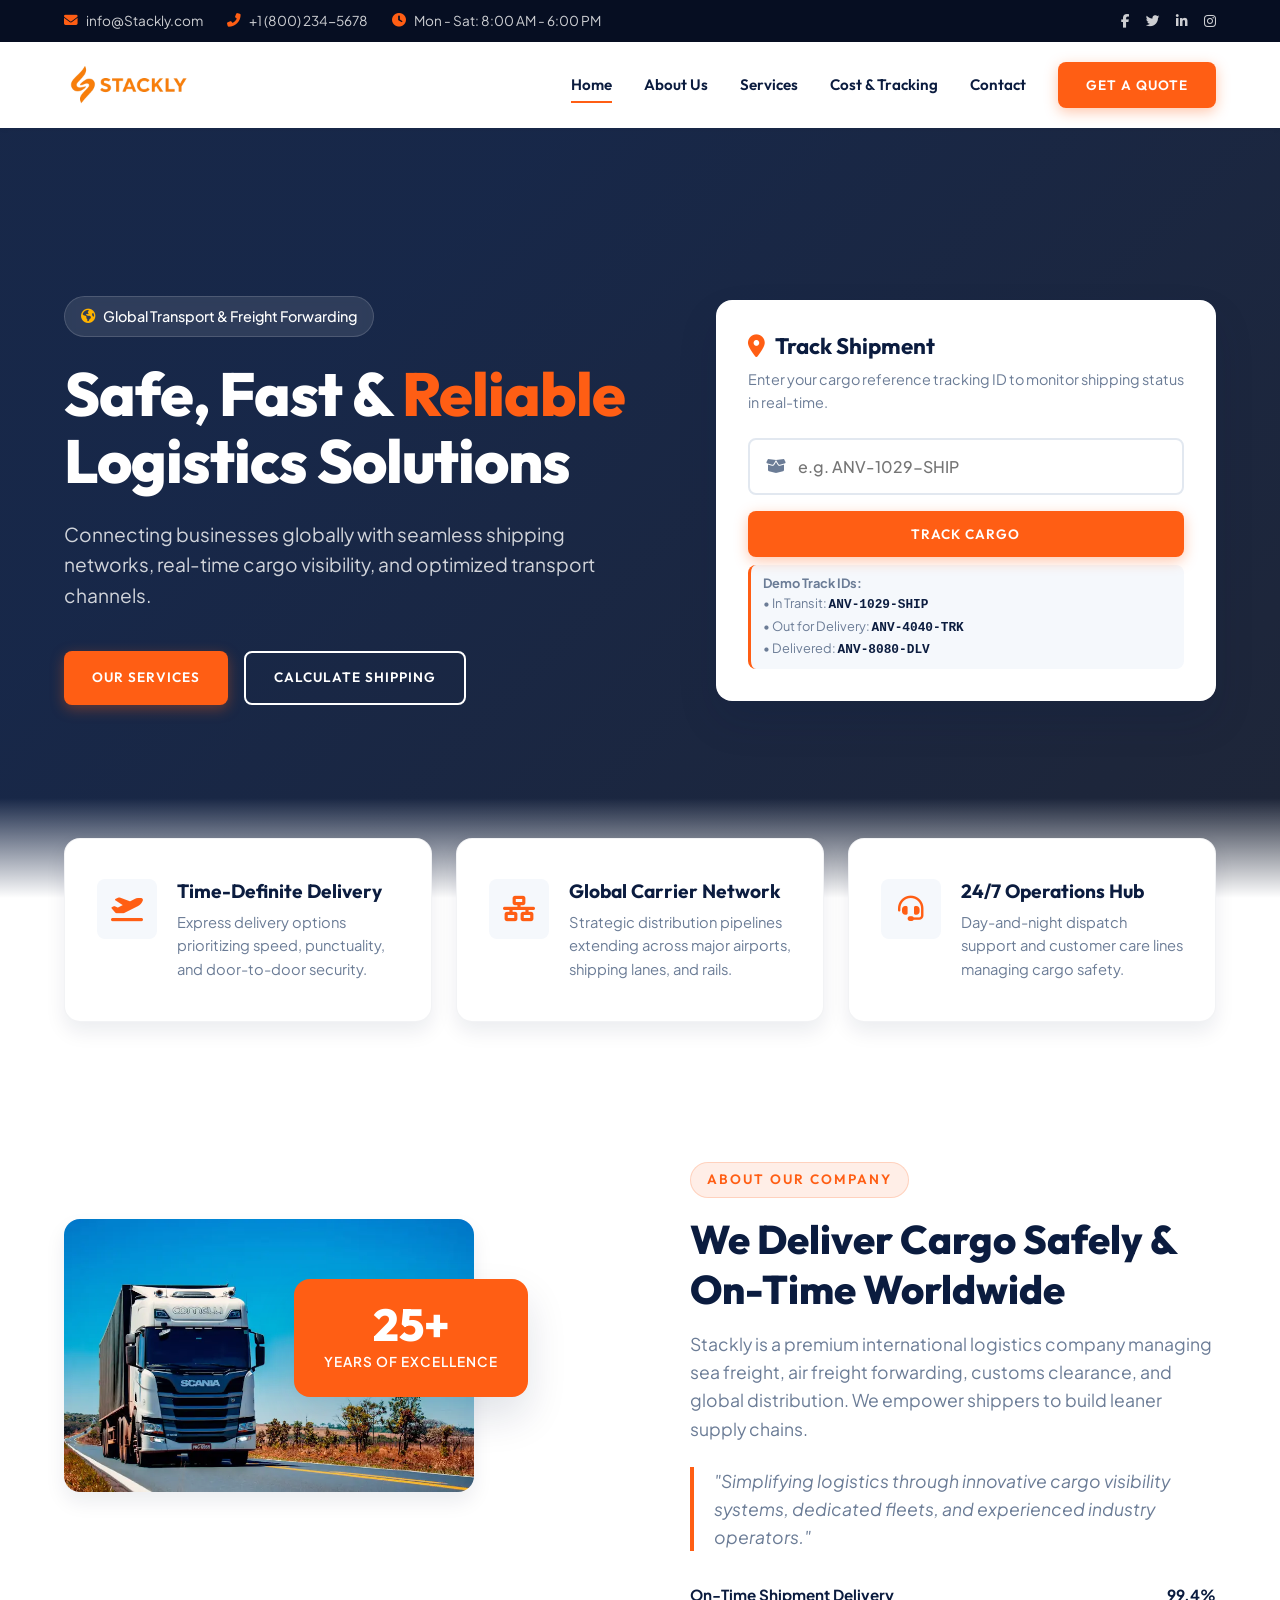
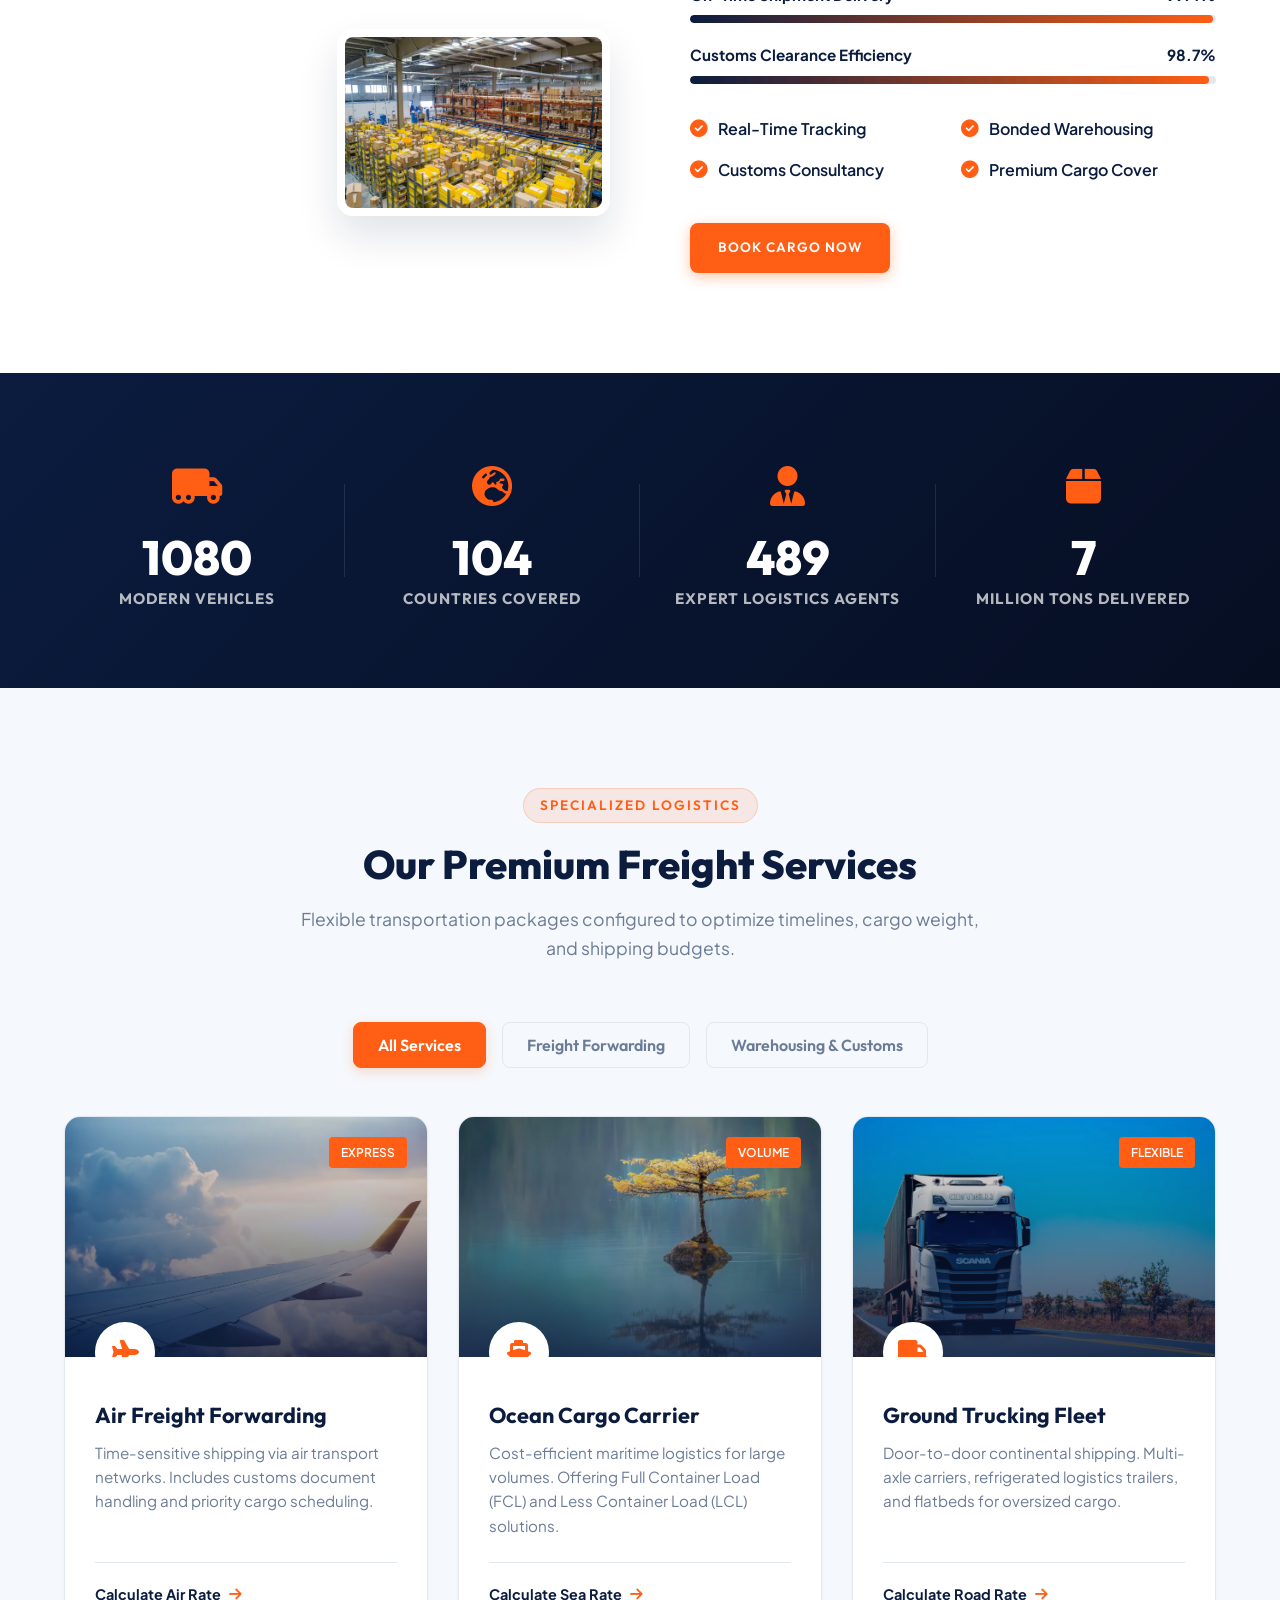
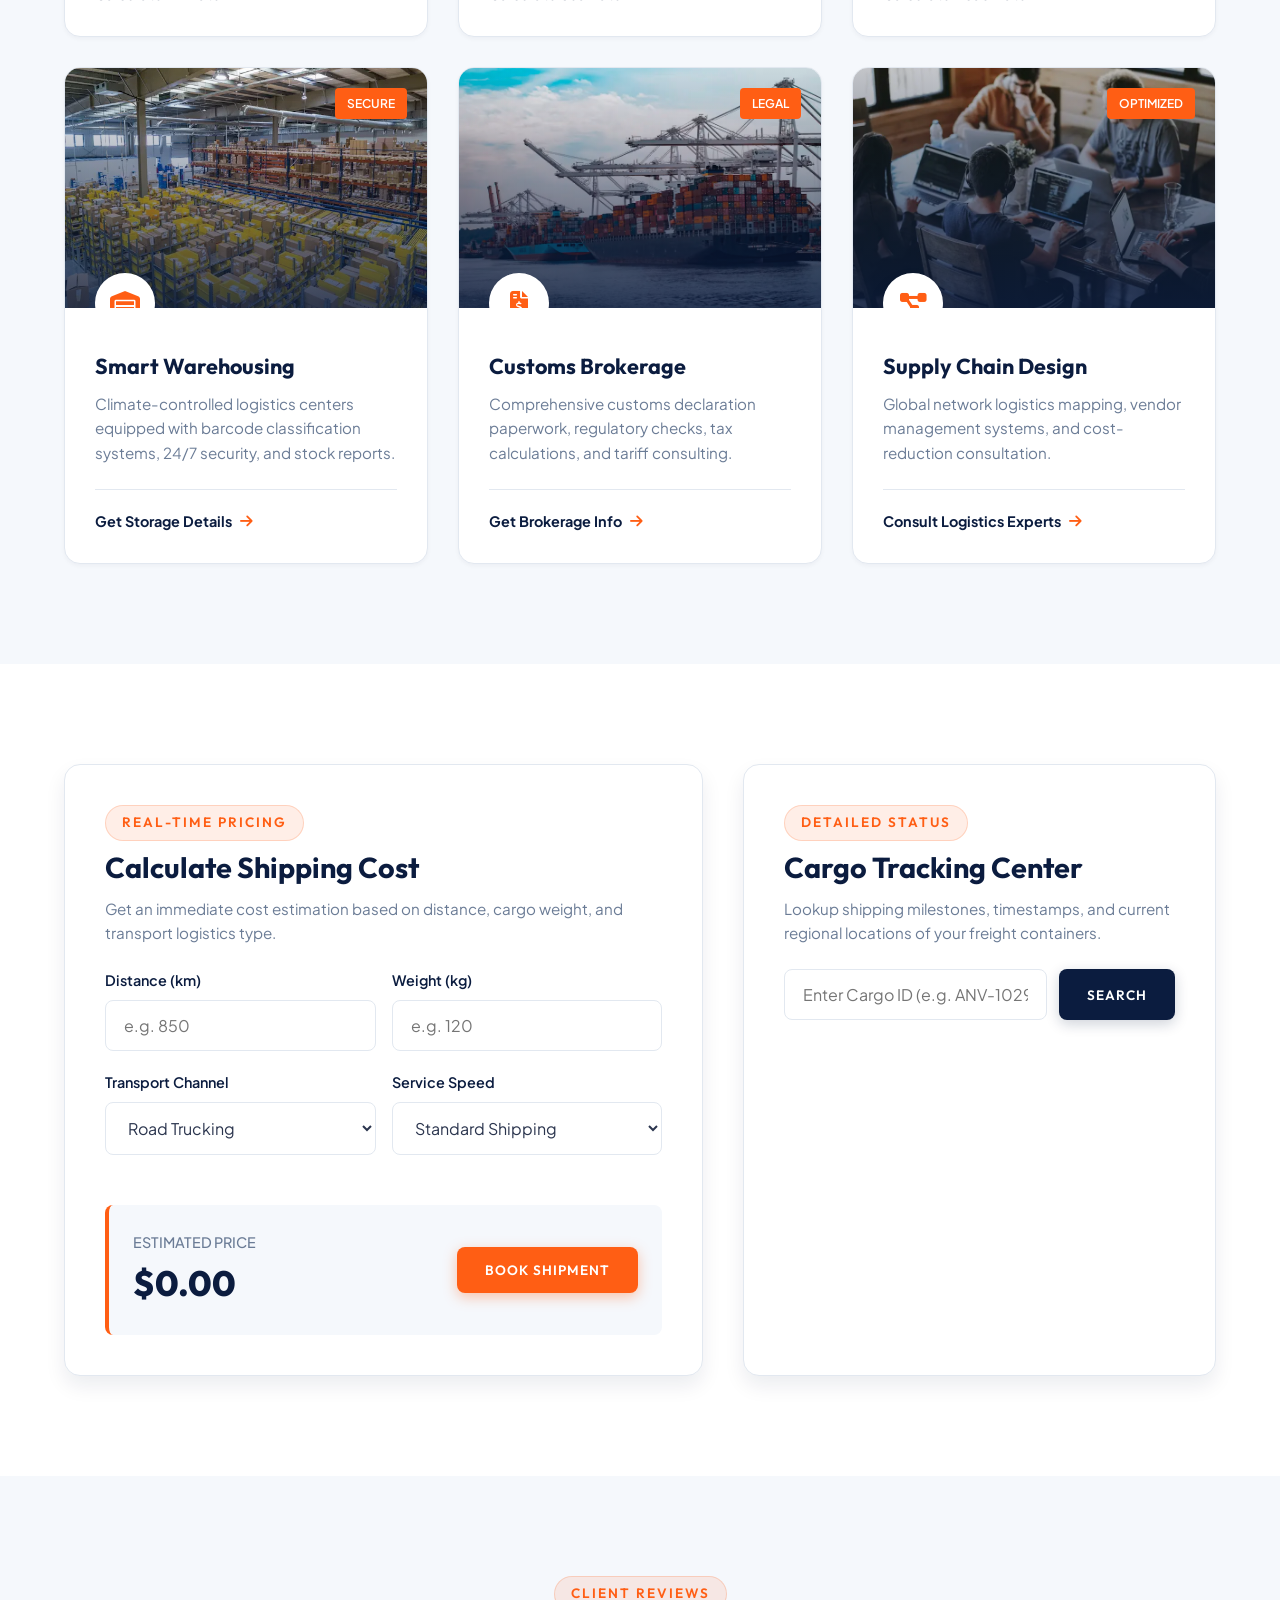
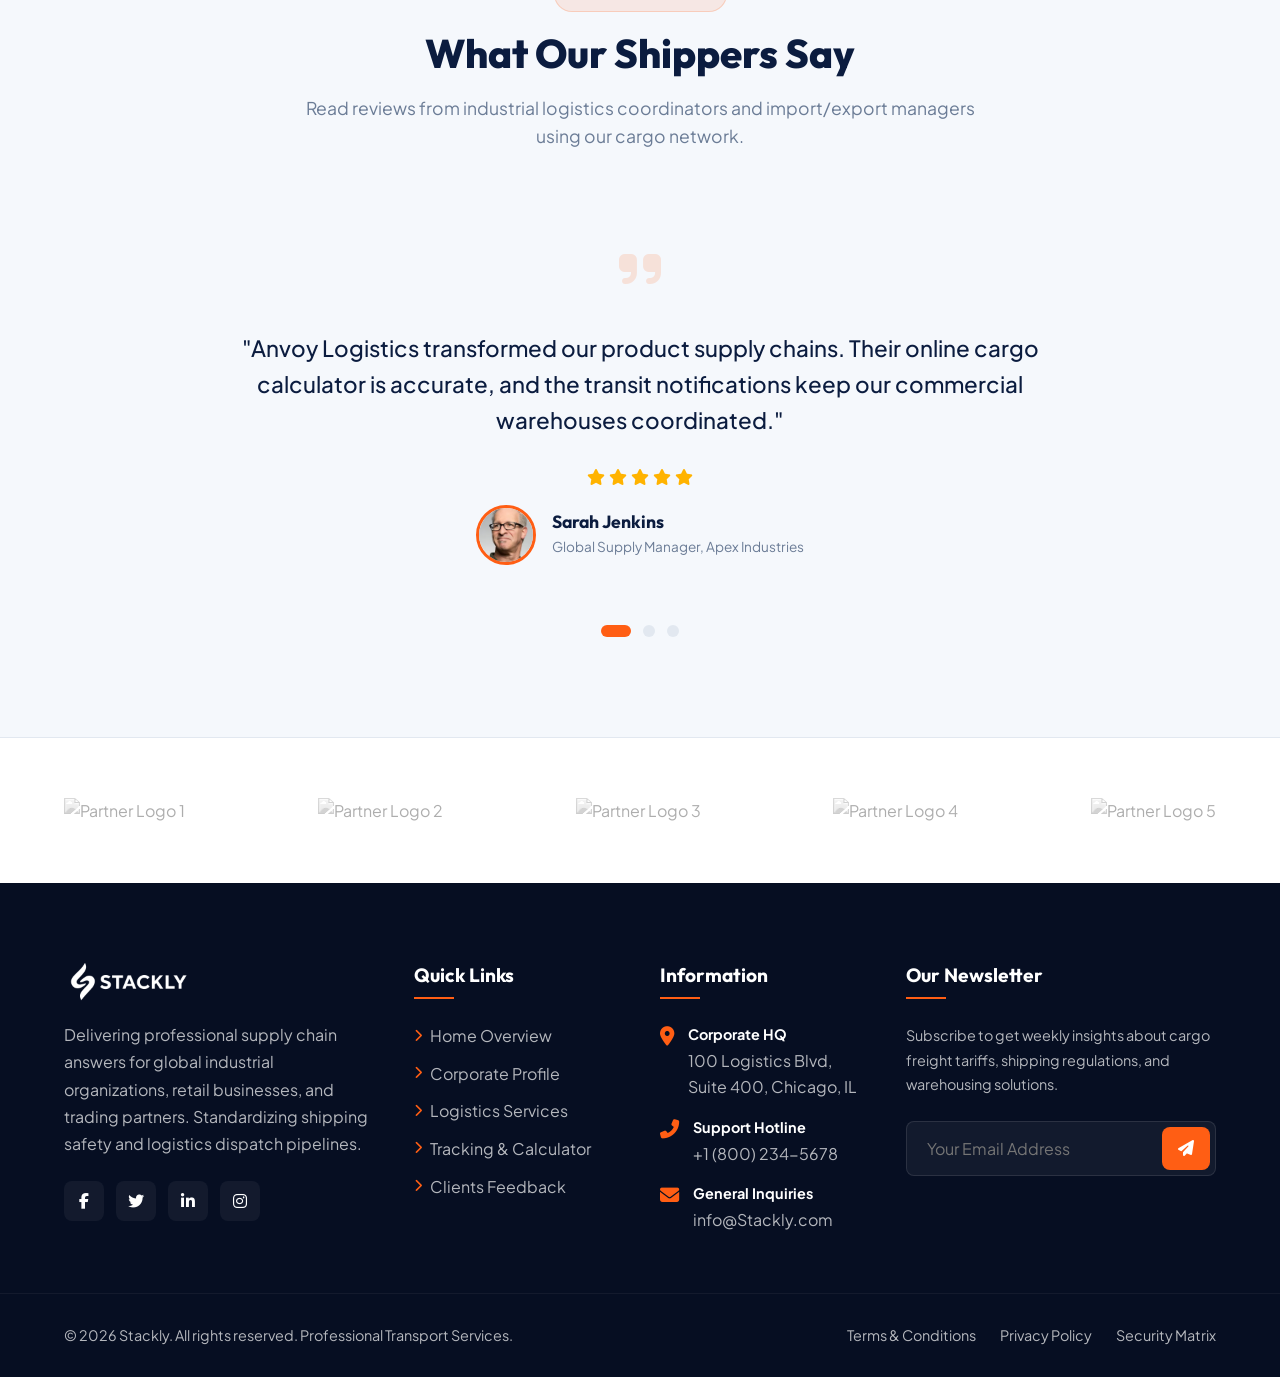
==== index.html @ f7d25efd "Add files via upload" ====
<!DOCTYPE html>
<html lang="en">
<head>
  <meta charset="UTF-8">
  <meta name="viewport" content="width=device-width, initial-scale=1.0">
  
  <!-- SEO Meta Tags -->
  <title>Stackly | Transport Solutions</title>
  <meta name="description" content="Stackly provides world-class ocean, air, and road freight forwarding, shipment tracking, smart warehousing, and cargo distribution globally.">
  <meta name="keywords" content="logistics, transport, cargo tracking, shipping cost calculator, air freight, ocean cargo, freight forwarding">
  <meta name="author" content="Stackly">

  <!-- FontAwesome Icons -->
  <link rel="stylesheet" href="https://cdnjs.cloudflare.com/ajax/libs/font-awesome/6.4.0/css/all.min.css">
  
  <!-- Custom Stylesheets -->
  <link rel="stylesheet" href="style.css">
</head>
<body>

  <!-- ==========================================
       TOP INFO BAR
       ========================================== -->
  <div class="topbar">
    <div class="container topbar-wrapper">
      <div class="topbar-info">
        <div class="topbar-info-item">
          <i class="fas fa-envelope"></i>
          <span>info@Stackly.com</span>
        </div>
        <div class="topbar-info-item">
          <i class="fas fa-phone-alt"></i>
          <span>+1 (800) 234-5678</span>
        </div>
        <div class="topbar-info-item">
          <i class="fas fa-clock"></i>
          <span>Mon - Sat: 8:00 AM - 6:00 PM</span>
        </div>
      </div>
      <div class="topbar-socials">
        <a href="404.html" aria-label="Facebook"><i class="fab fa-facebook-f"></i></a>
        <a href="404.html" aria-label="Twitter"><i class="fab fa-twitter"></i></a>
        <a href="404.html" aria-label="LinkedIn"><i class="fab fa-linkedin-in"></i></a>
        <a href="404.html" aria-label="Instagram"><i class="fab fa-instagram"></i></a>
      </div>
    </div>
  </div>

  <!-- ==========================================
       STICKY NAVIGATION HEADER
       ========================================== -->
  <header class="navbar">
    <div class="container navbar-wrapper">
      <a href="#home" class="logo">
        <img src="images/logo.webp" alt="Logo">
      </a>
      
      <nav class="nav-menu">
        <a href="#home" class="nav-link active">Home</a>
        <a href="404.html" class="nav-link">About Us</a>
        <a href="404.html" class="nav-link">Services</a>
        <a href="404.html" class="nav-link">Cost & Tracking</a>
        <a href="404.html" class="nav-link">Contact</a>
        <div class="nav-btn">
          <button id="quote-header-btn" class="btn btn-primary">Get a Quote</button>
        </div>
      </nav>

      <button class="mobile-nav-toggle" aria-label="Toggle navigation menu">
        <i class="fas fa-bars"></i>
      </button>
    </div>
  </header>

  <main>
    <!-- ==========================================
         HERO SECTION
         ========================================== -->
    <section id="home" class="hero">
      <div class="container hero-wrapper">
        <div class="hero-content">
          <div class="hero-badge">
            <i class="fas fa-globe-americas"></i>
            <span>Global Transport & Freight Forwarding</span>
          </div>
          <h1 class="hero-title">Safe, Fast & <span>Reliable</span> Logistics Solutions</h1>
          <p class="hero-desc">Connecting businesses globally with seamless shipping networks, real-time cargo visibility, and optimized transport channels.</p>
          <div class="hero-btns">
            <a href="#services" class="btn btn-primary">Our Services</a>
            <a href="#tracker-section" class="btn btn-outline" style="border-color: #ffffff; color: #ffffff;">Calculate Shipping</a>
          </div>
        </div>
        
        <div class="hero-widget">
          <h2 class="hero-widget-title">
            <i class="fas fa-map-marker-alt"></i>
            Track Shipment
          </h2>
          <p class="hero-widget-desc">Enter your cargo reference tracking ID to monitor shipping status in real-time.</p>
          
          <form id="tracking-form-hero" class="widget-tracker-form">
            <div class="widget-tracker-input-wrapper">
              <i class="fas fa-box-open"></i>
              <input type="text" id="tracking-input-hero" class="widget-tracker-input" placeholder="e.g. ANV-1029-SHIP" required>
            </div>
            <button type="submit" class="btn btn-primary" style="width: 100%;">Track Cargo</button>
          </form>
          
          <div class="quick-codes-info">
            <p><strong>Demo Track IDs:</strong></p>
            <p>• In Transit: <span>ANV-1029-SHIP</span></p>
            <p>• Out for Delivery: <span>ANV-4040-TRK</span></p>
            <p>• Delivered: <span>ANV-8080-DLV</span></p>
          </div>
        </div>
      </div>
    </section>

    <!-- ==========================================
         PROMO FEATURES SECTION
         ========================================== -->
    <section class="features-promo">
      <div class="container features-promo-grid">
        <div class="feature-promo-card">
          <div class="feature-promo-icon">
            <i class="fas fa-plane-departure"></i>
          </div>
          <div>
            <h3 class="feature-promo-title">Time-Definite Delivery</h3>
            <p class="feature-promo-desc">Express delivery options prioritizing speed, punctuality, and door-to-door security.</p>
          </div>
        </div>

        <div class="feature-promo-card">
          <div class="feature-promo-icon">
            <i class="fas fa-network-wired"></i>
          </div>
          <div>
            <h3 class="feature-promo-title">Global Carrier Network</h3>
            <p class="feature-promo-desc">Strategic distribution pipelines extending across major airports, shipping lanes, and rails.</p>
          </div>
        </div>

        <div class="feature-promo-card">
          <div class="feature-promo-icon">
            <i class="fas fa-headset"></i>
          </div>
          <div>
            <h3 class="feature-promo-title">24/7 Operations Hub</h3>
            <p class="feature-promo-desc">Day-and-night dispatch support and customer care lines managing cargo safety.</p>
          </div>
        </div>
      </div>
    </section>

    <!-- ==========================================
         ABOUT US SECTION
         ========================================== -->
    <section id="about" class="section">
      <div class="container about-wrapper">
        <div class="about-images-wrapper">
          <div class="about-img-main">
            <img src="images/truck.webp" alt="Logistics Freight Truck">
          </div>
          <div class="about-img-sub">
            <img src="images/package.webp" alt="Modern Warehouse Logistics">
          </div>
          <div class="about-experience-badge">
            <span class="about-exp-num">25+</span>
            <span class="about-exp-lbl">Years of Excellence</span>
          </div>
        </div>
        
        <div class="about-content-wrapper">
          <span class="section-tag">About Our Company</span>
          <h2 class="section-title">We Deliver Cargo Safely & On-Time Worldwide</h2>
          <p class="section-desc">Stackly is a premium international logistics company managing sea freight, air freight forwarding, customs clearance, and global distribution. We empower shippers to build leaner supply chains.</p>
          
          <p class="about-quote">"Simplifying logistics through innovative cargo visibility systems, dedicated fleets, and experienced industry operators."</p>
          
          <div class="about-skills">
            <div class="skill-bar-wrapper">
              <div class="skill-bar-title-row">
                <span>On-Time Shipment Delivery</span>
                <span>99.4%</span>
              </div>
              <div class="skill-bar-bg">
                <div class="skill-bar-fill" data-percentage="99.4%"></div>
              </div>
            </div>
            
            <div class="skill-bar-wrapper">
              <div class="skill-bar-title-row">
                <span>Customs Clearance Efficiency</span>
                <span>98.7%</span>
              </div>
              <div class="skill-bar-bg">
                <div class="skill-bar-fill" data-percentage="98.7%"></div>
              </div>
            </div>
          </div>
          
          <div class="about-features-checklist">
            <div class="checklist-item">
              <i class="fas fa-check-circle"></i>
              <span>Real-Time Tracking</span>
            </div>
            <div class="checklist-item">
              <i class="fas fa-check-circle"></i>
              <span>Bonded Warehousing</span>
            </div>
            <div class="checklist-item">
              <i class="fas fa-check-circle"></i>
              <span>Customs Consultancy</span>
            </div>
            <div class="checklist-item">
              <i class="fas fa-check-circle"></i>
              <span>Premium Cargo Cover</span>
            </div>
          </div>
          
          <a href="#tracker-section" class="btn btn-primary">Book Cargo Now</a>
        </div>
      </div>
    </section>

    <!-- ==========================================
         STATS COUNTER SECTION
         ========================================== -->
    <section class="stats-section">
      <div class="container stats-grid">
        <div class="stat-card">
          <div class="stat-icon"><i class="fas fa-truck-moving"></i></div>
          <div class="stat-number" data-target="1500">0</div>
          <h3 class="stat-title">Modern Vehicles</h3>
        </div>
        <div class="stat-card">
          <div class="stat-icon"><i class="fas fa-globe-europe"></i></div>
          <div class="stat-number" data-target="145">0</div>
          <h3 class="stat-title">Countries Covered</h3>
        </div>
        <div class="stat-card">
          <div class="stat-icon"><i class="fas fa-user-tie"></i></div>
          <div class="stat-number" data-target="680">0</div>
          <h3 class="stat-title">Expert Logistics Agents</h3>
        </div>
        <div class="stat-card">
          <div class="stat-icon"><i class="fas fa-box"></i></div>
          <div class="stat-number" data-target="10">0</div>
          <h3 class="stat-title">Million Tons Delivered</h3>
        </div>
      </div>
    </section>

    <!-- ==========================================
         SERVICES SECTION
         ========================================== -->
    <section id="services" class="section section-bg-light">
      <div class="container">
        <div class="section-header">
          <span class="section-tag">Specialized Logistics</span>
          <h2 class="section-title">Our Premium Freight Services</h2>
          <p class="section-desc">Flexible transportation packages configured to optimize timelines, cargo weight, and shipping budgets.</p>
        </div>
        
        <div class="services-tabs-nav">
          <button class="services-tab-btn active" data-filter="all">All Services</button>
          <button class="services-tab-btn" data-filter="freight">Freight Forwarding</button>
          <button class="services-tab-btn" data-filter="warehousing">Warehousing & Customs</button>
        </div>
        
        <div class="services-grid">
          <!-- Air Freight -->
          <div class="service-card" data-category="freight">
            <div class="service-card-image">
              <span class="service-badge">Express</span>
              <img src="images/flight.webp" alt="Air Cargo Jet">
              <div class="service-card-icon-floating">
                <i class="fas fa-plane"></i>
              </div>
            </div>
            <div class="service-card-content">
              <h3 class="service-card-title">Air Freight Forwarding</h3>
              <p class="service-card-desc">Time-sensitive shipping via air transport networks. Includes customs document handling and priority cargo scheduling.</p>
              <a href="#tracker-section" class="service-card-link">Calculate Air Rate <i class="fas fa-arrow-right"></i></a>
            </div>
          </div>
          
          <!-- Ocean Freight -->
          <div class="service-card" data-category="freight">
            <div class="service-card-image">
              <span class="service-badge">Volume</span>
              <img src="images/tree.webp" alt="Ocean Cargo Ship">
              <div class="service-card-icon-floating">
                <i class="fas fa-ship"></i>
              </div>
            </div>
            <div class="service-card-content">
              <h3 class="service-card-title">Ocean Cargo Carrier</h3>
              <p class="service-card-desc">Cost-efficient maritime logistics for large volumes. Offering Full Container Load (FCL) and Less Container Load (LCL) solutions.</p>
              <a href="#tracker-section" class="service-card-link">Calculate Sea Rate <i class="fas fa-arrow-right"></i></a>
            </div>
          </div>
          
          <!-- Road Transport -->
          <div class="service-card" data-category="freight">
            <div class="service-card-image">
              <span class="service-badge">Flexible</span>
              <img src="images/truck.webp" alt="Ground Logistics Truck">
              <div class="service-card-icon-floating">
                <i class="fas fa-truck"></i>
              </div>
            </div>
            <div class="service-card-content">
              <h3 class="service-card-title">Ground Trucking Fleet</h3>
              <p class="service-card-desc">Door-to-door continental shipping. Multi-axle carriers, refrigerated logistics trailers, and flatbeds for oversized cargo.</p>
              <a href="#tracker-section" class="service-card-link">Calculate Road Rate <i class="fas fa-arrow-right"></i></a>
            </div>
          </div>
          
          <!-- Warehousing -->
          <div class="service-card" data-category="warehousing">
            <div class="service-card-image">
              <span class="service-badge">Secure</span>
              <img src="images/package.webp" alt="Logistics Storage Warehouse">
              <div class="service-card-icon-floating">
                <i class="fas fa-warehouse"></i>
              </div>
            </div>
            <div class="service-card-content">
              <h3 class="service-card-title">Smart Warehousing</h3>
              <p class="service-card-desc">Climate-controlled logistics centers equipped with barcode classification systems, 24/7 security, and stock reports.</p>
              <a href="#tracker-section" class="service-card-link">Get Storage Details <i class="fas fa-arrow-right"></i></a>
            </div>
          </div>
          
          <!-- Customs Brokerage -->
          <div class="service-card" data-category="warehousing">
            <div class="service-card-image">
              <span class="service-badge">Legal</span>
              <img src="images/boat.webp" alt="Customs Inspection Clearance">
              <div class="service-card-icon-floating">
                <i class="fas fa-file-invoice-dollar"></i>
              </div>
            </div>
            <div class="service-card-content">
              <h3 class="service-card-title">Customs Brokerage</h3>
              <p class="service-card-desc">Comprehensive customs declaration paperwork, regulatory checks, tax calculations, and tariff consulting.</p>
              <a href="#tracker-section" class="service-card-link">Get Brokerage Info <i class="fas fa-arrow-right"></i></a>
            </div>
          </div>
          
          <!-- Supply Chain -->
          <div class="service-card" data-category="warehousing">
            <div class="service-card-image">
              <span class="service-badge">Optimized</span>
              <img src="images/system.webp" alt="Logistics Supply Chain Management">
              <div class="service-card-icon-floating">
                <i class="fas fa-project-diagram"></i>
              </div>
            </div>
            <div class="service-card-content">
              <h3 class="service-card-title">Supply Chain Design</h3>
              <p class="service-card-desc">Global network logistics mapping, vendor management systems, and cost-reduction consultation.</p>
              <a href="#tracker-section" class="service-card-link">Consult Logistics Experts <i class="fas fa-arrow-right"></i></a>
            </div>
          </div>
        </div>
      </div>
    </section>

    <!-- ==========================================
         QUOTE CALCULATOR & SHIPMENT TRACKING HUB
         ========================================== -->
    <section id="tracker-section" class="section">
      <div class="container hub-wrapper">
        <!-- Quote Calculator Card -->
        <div class="hub-card">
          <span class="section-tag" style="margin-bottom: 8px;">Real-Time Pricing</span>
          <h2 style="font-size: 1.8rem; margin-bottom: 12px; color: var(--primary);">Calculate Shipping Cost</h2>
          <p style="color: var(--text-muted); font-size: 0.95rem; margin-bottom: 24px;">Get an immediate cost estimation based on distance, cargo weight, and transport logistics type.</p>
          
          <form id="freight-calc-form">
            <div style="display: grid; grid-template-columns: 1fr 1fr; gap: 16px;">
              <div class="form-group">
                <label for="calc-distance" class="form-label">Distance (km)</label>
                <input type="number" id="calc-distance" class="form-control" placeholder="e.g. 850" min="1" required>
              </div>
              <div class="form-group">
                <label for="calc-weight" class="form-label">Weight (kg)</label>
                <input type="number" id="calc-weight" class="form-control" placeholder="e.g. 120" min="1" required>
              </div>
            </div>
            
            <div style="display: grid; grid-template-columns: 1fr 1fr; gap: 16px;">
              <div class="form-group">
                <label for="calc-transport" class="form-label">Transport Channel</label>
                <select id="calc-transport" class="form-control">
                  <option value="road" selected>Road Trucking</option>
                  <option value="air">Air Freight</option>
                  <option value="ocean">Ocean Cargo</option>
                  <option value="rail">Rail Transport</option>
                </select>
              </div>
              <div class="form-group">
                <label for="calc-service" class="form-label">Service Speed</label>
                <select id="calc-service" class="form-control">
                  <option value="standard" selected>Standard Shipping</option>
                  <option value="express">Express Delivery (+$30)</option>
                  <option value="overnight">Overnight Priority (+$75)</option>
                </select>
              </div>
            </div>
            
            <div class="calculator-results">
              <div>
                <span class="calc-price-lbl">ESTIMATED PRICE</span>
                <div id="quote-price" class="calc-price-val">$0.00</div>
              </div>
              <button type="submit" class="btn btn-primary">Book Shipment</button>
            </div>
          </form>
        </div>
        
        <!-- Detailed Tracking Hub Card -->
        <div class="hub-card">
          <span class="section-tag" style="margin-bottom: 8px;">Detailed Status</span>
          <h2 style="font-size: 1.8rem; margin-bottom: 12px; color: var(--primary);">Cargo Tracking Center</h2>
          <p style="color: var(--text-muted); font-size: 0.95rem; margin-bottom: 24px;">Lookup shipping milestones, timestamps, and current regional locations of your freight containers.</p>
          
          <form id="tracking-form-hub" class="tracking-search-bar">
            <input type="text" id="tracking-input-hub" class="form-control" placeholder="Enter Cargo ID (e.g. ANV-1029-SHIP)" required>
            <button type="submit" class="btn btn-secondary">Search</button>
          </form>
          
          <div id="tracking-results-box" class="tracking-result-box" style="display: none;">
            <div class="tracker-status-header">
              <div>
                <span style="font-size: 0.8rem; color: var(--text-muted); display: block; font-weight: 600;">CARGO ID</span>
                <span id="tracker-number" class="tracker-id-txt">ANV-1029-SHIP</span>
              </div>
              <span id="tracker-status" class="tracker-status-badge">In Transit</span>
            </div>
            
            <div id="timeline-steps" class="tracker-timeline">
              <!-- Dynamically populated steps inside script.js -->
            </div>
          </div>
        </div>
      </div>
    </section>

    <!-- ==========================================
         TESTIMONIALS SECTION
         ========================================== -->
    <section id="testimonials" class="section section-bg-light">
      <div class="container">
        <div class="section-header">
          <span class="section-tag">Client Reviews</span>
          <h2 class="section-title">What Our Shippers Say</h2>
          <p class="section-desc">Read reviews from industrial logistics coordinators and import/export managers using our cargo network.</p>
        </div>
        
        <div class="testimonials-slider-container">
          <div id="testimonial-track" class="testimonials-track">
            <!-- Slide 1 -->
            <div class="testimonial-card">
              <div class="testimonial-quote-icon">
                <i class="fas fa-quote-right"></i>
              </div>
              <p class="testimonial-text">"Anvoy Logistics transformed our product supply chains. Their online cargo calculator is accurate, and the transit notifications keep our commercial warehouses coordinated."</p>
              <div class="testimonial-stars">
                <i class="fas fa-star"></i><i class="fas fa-star"></i><i class="fas fa-star"></i><i class="fas fa-star"></i><i class="fas fa-star"></i>
              </div>
              <div class="testimonial-user">
                <img class="testimonial-avatar" src="images/client1.webp" alt="Sarah Jenkins">
                <div class="testimonial-info">
                  <h4 class="testimonial-name">Sarah Jenkins</h4>
                  <span class="testimonial-role">Global Supply Manager, Apex Industries</span>
                </div>
              </div>
            </div>
            
            <!-- Slide 2 -->
            <div class="testimonial-card">
              <div class="testimonial-quote-icon">
                <i class="fas fa-quote-right"></i>
              </div>
              <p class="testimonial-text">"Customs clearances at the sea ports used to be a massive bottleneck for our operations. Anvoy Brokerage handles regulatory processing efficiently, getting our items released in hours."</p>
              <div class="testimonial-stars">
                <i class="fas fa-star"></i><i class="fas fa-star"></i><i class="fas fa-star"></i><i class="fas fa-star"></i><i class="fas fa-star"></i>
              </div>
              <div class="testimonial-user">
                <img class="testimonial-avatar" src="images/client2.webp" alt="Marcus Vance">
                <div class="testimonial-info">
                  <h4 class="testimonial-name">Marcus Vance</h4>
                  <span class="testimonial-role">Logistics Coordinator, EuroTrade Corp</span>
                </div>
              </div>
            </div>
            
            <!-- Slide 3 -->
            <div class="testimonial-card">
              <div class="testimonial-quote-icon">
                <i class="fas fa-quote-right"></i>
              </div>
              <p class="testimonial-text">"Overnight delivery on industrial cargo parts is critical for keeping our assembly lines active. Stackly Air Freight handles high weight priority logistics safely and flawlessly."</p>
              <div class="testimonial-stars">
                <i class="fas fa-star"></i><i class="fas fa-star"></i><i class="fas fa-star"></i><i class="fas fa-star"></i><i class="fas fa-star"></i>
              </div>
              <div class="testimonial-user">
                <img class="testimonial-avatar" src="images/client3.webp" alt="David Thorne">
                <div class="testimonial-info">
                  <h4 class="testimonial-name">David Thorne</h4>
                  <span class="testimonial-role">Director of Operations, Automatech LLC</span>
                </div>
              </div>
            </div>
          </div>
          
          <div id="slider-dots" class="slider-controls">
            <!-- Dots dynamically populated inside script.js -->
          </div>
        </div>
      </div>
    </section>

    <!-- ==========================================
         PARTNERS SECTION
         ========================================== -->
    <section class="partners-section">
      <div class="container partners-slider">
        <img class="partner-logo" src="https://images.unsplash.com/photo-1599305445671-ac291c95aaa9?auto=format&fit=crop&q=80&w=150" alt="Partner Logo 1">
        <img class="partner-logo" src="https://images.unsplash.com/photo-1614741118887-7a4ee193a5fa?auto=format&fit=crop&q=80&w=150" alt="Partner Logo 2">
        <img class="partner-logo" src="https://images.unsplash.com/photo-1618005182384-a83a8bd57fbe?auto=format&fit=crop&q=80&w=150" alt="Partner Logo 3">
        <img class="partner-logo" src="https://images.unsplash.com/photo-1516841273335-e39b37888115?auto=format&fit=crop&q=80&w=150" alt="Partner Logo 4">
        <img class="partner-logo" src="https://images.unsplash.com/photo-1560179707-f14e90ef3623?auto=format&fit=crop&q=80&w=150" alt="Partner Logo 5">
      </div>
    </section>
  </main>

  <!-- ==========================================
       FOOTER SECTION
       ========================================== -->
  <footer class="footer">
    <div class="container footer-top">
      <div>
        <h3 class="logo" style="margin-bottom: 20px;">
          <img src="images/logo.webp" alt="Logo" style="filter: brightness(0) invert(1); height: 38px;">
        </h3>
        <p class="footer-about-text">Delivering professional supply chain answers for global industrial organizations, retail businesses, and trading partners. Standardizing shipping safety and logistics dispatch pipelines.</p>
        <div class="footer-socials">
          <a class="footer-social-btn" href="404.html" aria-label="Facebook"><i class="fab fa-facebook-f"></i></a>
          <a class="footer-social-btn" href="404.html" aria-label="Twitter"><i class="fab fa-twitter"></i></a>
          <a class="footer-social-btn" href="404.html" aria-label="LinkedIn"><i class="fab fa-linkedin-in"></i></a>
          <a class="footer-social-btn" href="404.html" aria-label="Instagram"><i class="fab fa-instagram"></i></a>
        </div>
      </div>
      
      <div>
        <h4 class="footer-widget-title">Quick Links</h4>
        <ul class="footer-links">
          <li><a href="#home" class="footer-link"><i class="fas fa-chevron-right"></i> Home Overview</a></li>
          <li><a href="404.html" class="footer-link"><i class="fas fa-chevron-right"></i> Corporate Profile</a></li>
          <li><a href="404.html" class="footer-link"><i class="fas fa-chevron-right"></i> Logistics Services</a></li>
          <li><a href="404.html" class="footer-link"><i class="fas fa-chevron-right"></i> Tracking & Calculator</a></li>
          <li><a href="404.html" class="footer-link"><i class="fas fa-chevron-right"></i> Clients Feedback</a></li>
        </ul>
      </div>
      
      <div>
        <h4 class="footer-widget-title">Information</h4>
        <ul class="footer-contact-list">
          <li class="footer-contact-item">
            <i class="fas fa-map-marker-alt"></i>
            <div class="footer-contact-text">
              <strong>Corporate HQ</strong>
              <span>100 Logistics Blvd, Suite 400, Chicago, IL</span>
            </div>
          </li>
          <li class="footer-contact-item">
            <i class="fas fa-phone-alt"></i>
            <div class="footer-contact-text">
              <strong>Support Hotline</strong>
              <span>+1 (800) 234-5678</span>
            </div>
          </li>
          <li class="footer-contact-item">
            <i class="fas fa-envelope"></i>
            <div class="footer-contact-text">
              <strong>General Inquiries</strong>
              <span>info@Stackly.com</span>
            </div>
          </li>
        </ul>
      </div>
      
      <div>
        <h4 class="footer-widget-title">Our Newsletter</h4>
        <p class="footer-about-text" style="font-size: 0.9rem;">Subscribe to get weekly insights about cargo freight tariffs, shipping regulations, and warehousing solutions.</p>
        <form id="newsletter-form" class="newsletter-form">
          <input type="email" class="newsletter-input" placeholder="Your Email Address" required>
          <button type="submit" class="newsletter-btn" aria-label="Subscribe to newsletter"><i class="fas fa-paper-plane"></i></button>
        </form>
      </div>
    </div>
    
    <div class="footer-bottom">
      <div class="container footer-bottom-wrapper">
        <p>&copy; 2026 Stackly. All rights reserved. Professional Transport Services.</p>
        <div class="footer-bottom-links">
          <a href="404.html">Terms & Conditions</a>
          <a href="404.html">Privacy Policy</a>
          <a href="404.html">Security Matrix</a>
        </div>
      </div>
    </div>
  </footer>

  <!-- Custom JavaScript -->
  <script src="script.js"></script>
</body>
</html>
---- style.css ----
@import url('https://fonts.googleapis.com/css2?family=Outfit:wght@300;400;500;600;700;800&family=Plus+Jakarta+Sans:wght@300;400;500;600;700&display=swap');

/* ==========================================
   CSS VARIABLE DECLARATIONS
   ========================================== */
:root {
  --primary: #0b1c3f;        /* Deep Corporate Navy */
  --primary-light: #162f65;
  --primary-dark: #060e22;
  --accent: #ff5e14;         /* Safety Cargo Orange */
  --accent-hover: #e04b08;
  --secondary: #ffb300;      /* Warning Gold */
  --text-main: #2b354e;      /* Clean Dark Slate for text */
  --text-muted: #6b7c96;     /* Slate Muted */
  --text-light: #ffffff;
  --bg-light: #f5f8fc;       /* Off-white ice-blue tint */
  --bg-white: #ffffff;
  --bg-dark: #081225;        /* Premium deep dark */
  --border-color: #e2e8f0;
  
  --font-heading: 'Outfit', -apple-system, BlinkMacSystemFont, "Segoe UI", Roboto, sans-serif;
  --font-body: 'Plus Jakarta Sans', -apple-system, BlinkMacSystemFont, "Segoe UI", Roboto, sans-serif;
  
  --shadow-sm: 0 2px 4px rgba(11, 28, 63, 0.04);
  --shadow-md: 0 10px 20px rgba(11, 28, 63, 0.08);
  --shadow-lg: 0 20px 40px rgba(11, 28, 63, 0.12);
  --transition: all 0.3s cubic-bezier(0.4, 0, 0.2, 1);
  --transition-slow: all 0.5s cubic-bezier(0.4, 0, 0.2, 1);
  --border-radius: 8px;
  --border-radius-lg: 16px;
  --container-width: 1200px;
}

/* ==========================================
   RESET & BASE STYLES
   ========================================== */
*, *::before, *::after {
  box-sizing: border-box;
  margin: 0;
  padding: 0;
}

html {
  scroll-behavior: smooth;
  font-size: 16px;
}

body {
  font-family: var(--font-body);
  background-color: var(--bg-white);
  color: var(--text-main);
  line-height: 1.6;
  -webkit-font-smoothing: antialiased;
  overflow-x: hidden;
}

h1, h2, h3, h4, h5, h6 {
  font-family: var(--font-heading);
  color: var(--primary);
  font-weight: 700;
  line-height: 1.25;
}

a {
  text-decoration: none;
  color: inherit;
  transition: var(--transition);
}

ul {
  list-style: none;
}

img {
  max-width: 100%;
  height: auto;
  display: block;
}

input, select, textarea, button {
  font-family: inherit;
  font-size: inherit;
  outline: none;
}

button {
  cursor: pointer;
  border: none;
  background: none;
}

/* ==========================================
   REUSABLE COMPONENTS
   ========================================== */
.container {
  width: 100%;
  max-width: var(--container-width);
  margin: 0 auto;
  padding: 0 24px;
}

.section {
  padding: 100px 0;
}

.section-bg-light {
  background-color: var(--bg-light);
}

.section-bg-dark {
  background-color: var(--bg-dark);
  color: var(--text-light);
}

.section-header {
  text-align: center;
  max-width: 700px;
  margin: 0 auto 60px;
}

.section-tag {
  display: inline-block;
  background-color: rgba(255, 94, 20, 0.1);
  color: var(--accent);
  font-family: var(--font-heading);
  font-weight: 600;
  font-size: 0.85rem;
  text-transform: uppercase;
  letter-spacing: 2px;
  padding: 6px 16px;
  border-radius: 50px;
  margin-bottom: 16px;
  border: 1px solid rgba(255, 94, 20, 0.2);
}

.section-title {
  font-size: 2.5rem;
  font-weight: 800;
  margin-bottom: 16px;
  position: relative;
}

.section-bg-dark .section-title {
  color: var(--text-light);
}

.section-desc {
  color: var(--text-muted);
  font-size: 1.1rem;
}

.section-bg-dark .section-desc {
  color: rgba(255, 255, 255, 0.7);
}

/* Buttons */
.btn {
  display: inline-flex;
  align-items: center;
  justify-content: center;
  gap: 10px;
  padding: 14px 28px;
  font-weight: 600;
  border-radius: var(--border-radius);
  transition: var(--transition);
  font-family: var(--font-heading);
  text-transform: uppercase;
  font-size: 0.85rem;
  letter-spacing: 1px;
}

.btn-primary {
  background-color: var(--accent);
  color: var(--text-light);
  box-shadow: 0 4px 14px rgba(255, 94, 20, 0.35);
}

.btn-primary:hover {
  background-color: var(--accent-hover);
  transform: translateY(-2px);
  box-shadow: 0 6px 20px rgba(255, 94, 20, 0.45);
}

.btn-secondary {
  background-color: var(--primary);
  color: var(--text-light);
  box-shadow: 0 4px 14px rgba(11, 28, 63, 0.2);
}

.btn-secondary:hover {
  background-color: var(--primary-light);
  transform: translateY(-2px);
  box-shadow: 0 6px 20px rgba(11, 28, 63, 0.3);
}

.btn-outline {
  border: 2px solid var(--accent);
  color: var(--accent);
}

.btn-outline:hover {
  background-color: var(--accent);
  color: var(--text-light);
  transform: translateY(-2px);
}

.btn-white {
  background-color: var(--bg-white);
  color: var(--primary);
  box-shadow: var(--shadow-md);
}

.btn-white:hover {
  background-color: var(--bg-light);
  transform: translateY(-2px);
}

/* Form Inputs */
.form-group {
  margin-bottom: 20px;
}

.form-label {
  display: block;
  font-size: 0.9rem;
  font-weight: 600;
  margin-bottom: 8px;
  color: var(--primary);
}

.form-control {
  width: 100%;
  padding: 14px 18px;
  border: 1px solid var(--border-color);
  border-radius: var(--border-radius);
  background-color: var(--bg-white);
  color: var(--text-main);
  transition: var(--transition);
}

.form-control:focus {
  border-color: var(--accent);
  box-shadow: 0 0 0 3px rgba(255, 94, 20, 0.15);
}

/* ==========================================
   HEADER & TOP BAR
   ========================================== */
.topbar {
  background-color: var(--primary-dark);
  color: rgba(255, 255, 255, 0.8);
  font-size: 0.85rem;
  padding: 10px 0;
  border-bottom: 1px solid rgba(255, 255, 255, 0.1);
}

.topbar-wrapper {
  display: flex;
  justify-content: space-between;
  align-items: center;
  flex-wrap: wrap;
  gap: 10px;
}

.topbar-info {
  display: flex;
  gap: 24px;
}

.topbar-info-item {
  display: flex;
  align-items: center;
  gap: 8px;
}

.topbar-info-item i {
  color: var(--accent);
}

.topbar-socials {
  display: flex;
  gap: 16px;
}

.topbar-socials a:hover {
  color: var(--accent);
}

/* Navbar */
.navbar {
  background-color: var(--bg-white);
  padding: 20px 0;
  position: absolute;
  top: 42px; /* right below top bar */
  left: 0;
  width: 100%;
  z-index: 1000;
  box-shadow: var(--shadow-sm);
  transition: var(--transition);
}

.navbar.sticky {
  position: fixed;
  top: 0;
  padding: 12px 0;
  box-shadow: var(--shadow-md);
  animation: slideDown 0.3s forwards;
}

@keyframes slideDown {
  from { transform: translateY(-100%); }
  to { transform: translateY(0); }
}

.navbar-wrapper {
  display: flex;
  justify-content: space-between;
  align-items: center;
}

.logo {
  display: flex;
  align-items: center;
  gap: 10px;
  font-family: var(--font-heading);
  font-size: 1.6rem;
  font-weight: 800;
  color: var(--primary);
}

.logo img {
  height: 38px;
  width: auto;
  object-fit: contain;
  display: block;
}

.logo i {
  color: var(--accent);
  font-size: 1.8rem;
}

.logo span {
  color: var(--accent);
}

.nav-menu {
  display: flex;
  gap: 32px;
  align-items: center;
}

.nav-link {
  font-family: var(--font-heading);
  font-weight: 600;
  font-size: 0.95rem;
  color: var(--primary);
  position: relative;
  padding: 6px 0;
}

.nav-link::after {
  content: '';
  position: absolute;
  bottom: 0;
  left: 0;
  width: 0;
  height: 2px;
  background-color: var(--accent);
  transition: var(--transition);
}

.nav-link:hover::after,
.nav-link.active::after {
  width: 100%;
}

.nav-link:hover {
  color: var(--accent);
}

.nav-btn {
  display: block;
}

.mobile-nav-toggle {
  display: none;
  font-size: 1.5rem;
  color: var(--primary);
}

/* ==========================================
   HERO SECTION
   ========================================== */
.hero {
  position: relative;
  min-height: 95vh;
  padding-top: 180px;
  padding-bottom: 120px;
  background: linear-gradient(135deg, rgba(11, 28, 63, 0.95) 30%, rgba(6, 14, 34, 0.9) 100%), 
              url('https://images.unsplash.com/photo-1578575437130-527eed3abbec?auto=format&fit=crop&q=80&w=1920') center/cover no-repeat;
  color: var(--text-light);
  display: flex;
  align-items: center;
  overflow: hidden;
}

.hero::after {
  content: '';
  position: absolute;
  bottom: 0;
  left: 0;
  width: 100%;
  height: 100px;
  background: linear-gradient(to top, var(--bg-white), transparent);
  pointer-events: none;
}

.hero-wrapper {
  display: grid;
  grid-template-columns: 1.1fr 0.9fr;
  gap: 40px;
  align-items: center;
  z-index: 10;
}

.hero-content {
  animation: fadeInUp 0.8s ease-out;
}

.hero-badge {
  display: inline-flex;
  align-items: center;
  gap: 8px;
  background-color: rgba(255, 255, 255, 0.1);
  padding: 8px 16px;
  border-radius: 50px;
  font-size: 0.9rem;
  font-weight: 500;
  margin-bottom: 24px;
  border: 1px solid rgba(255, 255, 255, 0.15);
  backdrop-filter: blur(5px);
}

.hero-badge i {
  color: var(--secondary);
}

.hero-title {
  color: var(--text-light);
  font-size: 3.8rem;
  font-weight: 800;
  line-height: 1.1;
  margin-bottom: 24px;
  letter-spacing: -1px;
}

.hero-title span {
  color: var(--accent);
}

.hero-desc {
  font-size: 1.2rem;
  color: rgba(255, 255, 255, 0.8);
  margin-bottom: 40px;
  max-width: 540px;
}

.hero-btns {
  display: flex;
  gap: 16px;
}

/* Quick Tracking Widget on Hero */
.hero-widget {
  background-color: var(--bg-white);
  border-radius: var(--border-radius-lg);
  padding: 32px;
  box-shadow: var(--shadow-lg);
  color: var(--primary);
  animation: fadeInRight 0.8s ease-out;
}

.hero-widget-title {
  font-size: 1.4rem;
  margin-bottom: 8px;
  display: flex;
  align-items: center;
  gap: 10px;
}

.hero-widget-title i {
  color: var(--accent);
}

.hero-widget-desc {
  font-size: 0.9rem;
  color: var(--text-muted);
  margin-bottom: 24px;
}

.widget-tracker-form {
  position: relative;
  display: flex;
  flex-direction: column;
  gap: 16px;
}

.widget-tracker-input-wrapper {
  position: relative;
}

.widget-tracker-input-wrapper i {
  position: absolute;
  left: 18px;
  top: 50%;
  transform: translateY(-50%);
  color: var(--text-muted);
}

.widget-tracker-input {
  width: 100%;
  padding: 16px 18px 16px 48px;
  border: 2px solid var(--border-color);
  border-radius: var(--border-radius);
  font-weight: 500;
  transition: var(--transition);
}

.widget-tracker-input:focus {
  border-color: var(--accent);
}

.quick-codes-info {
  font-size: 0.8rem;
  color: var(--text-muted);
  margin-top: 8px;
  background-color: var(--bg-light);
  padding: 8px 12px;
  border-radius: var(--border-radius);
  border-left: 3px solid var(--accent);
}

.quick-codes-info span {
  font-family: monospace;
  font-weight: bold;
  color: var(--primary);
}

@keyframes fadeInUp {
  from {
    opacity: 0;
    transform: translateY(30px);
  }
  to {
    opacity: 1;
    transform: translateY(0);
  }
}

@keyframes fadeInRight {
  from {
    opacity: 0;
    transform: translateX(40px);
  }
  to {
    opacity: 1;
    transform: translateX(0);
  }
}

/* ==========================================
   PROMO FEATURES SECTION
   ========================================== */
.features-promo {
  position: relative;
  margin-top: -60px;
  z-index: 50;
  padding-bottom: 40px;
}

.features-promo-grid {
  display: grid;
  grid-template-columns: repeat(3, 1fr);
  gap: 24px;
}

.feature-promo-card {
  background-color: var(--bg-white);
  padding: 40px 32px;
  border-radius: var(--border-radius-lg);
  box-shadow: var(--shadow-md);
  display: flex;
  align-items: flex-start;
  gap: 20px;
  transition: var(--transition);
  border: 1px solid rgba(11, 28, 63, 0.05);
  position: relative;
  overflow: hidden;
}

.feature-promo-card::after {
  content: '';
  position: absolute;
  left: 0;
  bottom: 0;
  width: 100%;
  height: 4px;
  background-color: var(--accent);
  transform: scaleX(0);
  transform-origin: left;
  transition: var(--transition);
}

.feature-promo-card:hover {
  transform: translateY(-5px);
  box-shadow: var(--shadow-lg);
}

.feature-promo-card:hover::after {
  transform: scaleX(1);
}

.feature-promo-icon {
  background-color: var(--bg-light);
  color: var(--accent);
  width: 60px;
  height: 60px;
  min-width: 60px;
  border-radius: var(--border-radius);
  display: flex;
  align-items: center;
  justify-content: center;
  font-size: 1.6rem;
  transition: var(--transition);
}

.feature-promo-card:hover .feature-promo-icon {
  background-color: var(--accent);
  color: var(--text-light);
}

.feature-promo-title {
  font-size: 1.2rem;
  margin-bottom: 8px;
}

.feature-promo-desc {
  color: var(--text-muted);
  font-size: 0.92rem;
}

/* ==========================================
   ABOUT US SECTION
   ========================================== */
.about-wrapper {
  display: grid;
  grid-template-columns: 1fr 1fr;
  gap: 60px;
  align-items: center;
}

.about-images-wrapper {
  position: relative;
  display: grid;
  grid-template-columns: repeat(12, 1fr);
  align-items: center;
}

.about-img-main {
  grid-column: 1 / 10;
  border-radius: var(--border-radius-lg);
  box-shadow: var(--shadow-md);
  z-index: 2;
  overflow: hidden;
}

.about-img-sub {
  grid-column: 7 / -1;
  border-radius: var(--border-radius-lg);
  box-shadow: var(--shadow-lg);
  border: 8px solid var(--bg-white);
  z-index: 3;
  margin-top: 50%;
  overflow: hidden;
}

.about-experience-badge {
  position: absolute;
  top: 10%;
  right: 15%;
  background-color: var(--accent);
  color: var(--text-light);
  padding: 24px 30px;
  border-radius: var(--border-radius-lg);
  text-align: center;
  box-shadow: var(--shadow-lg);
  z-index: 4;
  animation: float 4s ease-in-out infinite;
}

.about-exp-num {
  font-family: var(--font-heading);
  font-size: 2.8rem;
  font-weight: 800;
  line-height: 1;
  display: block;
}

.about-exp-lbl {
  font-size: 0.85rem;
  font-weight: 600;
  text-transform: uppercase;
  letter-spacing: 1px;
}

@keyframes float {
  0% { transform: translateY(0px); }
  50% { transform: translateY(-10px); }
  100% { transform: translateY(0px); }
}

.about-content-wrapper {
  padding-left: 20px;
}

.about-quote {
  font-style: italic;
  font-size: 1.1rem;
  color: var(--text-muted);
  border-left: 4px solid var(--accent);
  padding-left: 20px;
  margin: 24px 0;
}

.about-skills {
  margin: 32px 0;
  display: flex;
  flex-direction: column;
  gap: 20px;
}

.skill-bar-wrapper {
  width: 100%;
}

.skill-bar-title-row {
  display: flex;
  justify-content: space-between;
  font-weight: 700;
  margin-bottom: 8px;
  color: var(--primary);
  font-size: 0.95rem;
}

.skill-bar-bg {
  width: 100%;
  height: 8px;
  background-color: var(--border-color);
  border-radius: 4px;
  overflow: hidden;
}

.skill-bar-fill {
  height: 100%;
  background: linear-gradient(to right, var(--primary), var(--accent));
  border-radius: 4px;
  width: 0;
  transition: width 1.5s cubic-bezier(0.1, 0.8, 0.2, 1);
}

.about-features-checklist {
  display: grid;
  grid-template-columns: 1fr 1fr;
  gap: 16px;
  margin-bottom: 40px;
}

.checklist-item {
  display: flex;
  align-items: center;
  gap: 10px;
  font-weight: 600;
  color: var(--primary);
}

.checklist-item i {
  color: var(--accent);
  font-size: 1.1rem;
}

/* ==========================================
   STATS COUNTER SECTION
   ========================================== */
.stats-section {
  background: linear-gradient(135deg, var(--primary) 0%, var(--primary-dark) 100%);
  padding: 80px 0;
  position: relative;
  overflow: hidden;
}

.stats-grid {
  display: grid;
  grid-template-columns: repeat(4, 1fr);
  gap: 30px;
  text-align: center;
}

.stat-card {
  color: var(--text-light);
  position: relative;
}

.stat-card:not(:last-child)::after {
  content: '';
  position: absolute;
  right: -15px;
  top: 20%;
  height: 60%;
  width: 1px;
  background-color: rgba(255, 255, 255, 0.1);
}

.stat-icon {
  font-size: 2.5rem;
  color: var(--accent);
  margin-bottom: 16px;
}

.stat-number {
  font-family: var(--font-heading);
  font-size: 3rem;
  font-weight: 800;
  margin-bottom: 8px;
  line-height: 1;
}

.stat-title {
  font-size: 0.95rem;
  color: rgba(255, 255, 255, 0.7);
  text-transform: uppercase;
  letter-spacing: 1px;
}

/* ==========================================
   SERVICES SECTION
   ========================================== */
.services-tabs-nav {
  display: flex;
  justify-content: center;
  gap: 16px;
  margin-bottom: 48px;
}

.services-tab-btn {
  padding: 12px 24px;
  border-radius: var(--border-radius);
  font-weight: 600;
  font-family: var(--font-heading);
  color: var(--text-muted);
  background-color: var(--bg-light);
  border: 1px solid var(--border-color);
  transition: var(--transition);
}

.services-tab-btn:hover {
  background-color: var(--bg-white);
  color: var(--primary);
}

.services-tab-btn.active {
  background-color: var(--accent);
  color: var(--text-light);
  border-color: var(--accent);
  box-shadow: 0 4px 12px rgba(255, 94, 20, 0.2);
}

.services-grid {
  display: grid;
  grid-template-columns: repeat(3, 1fr);
  gap: 30px;
}

.service-card {
  background-color: var(--bg-white);
  border-radius: var(--border-radius-lg);
  overflow: hidden;
  box-shadow: var(--shadow-sm);
  transition: var(--transition-slow);
  border: 1px solid var(--border-color);
  display: flex;
  flex-direction: column;
  height: 100%;
}

.service-card:hover {
  transform: translateY(-8px);
  box-shadow: var(--shadow-lg);
  border-color: rgba(255, 94, 20, 0.3);
}

.service-card-image {
  position: relative;
  height: 240px;
  overflow: hidden;
}

.service-card-image::before {
  content: '';
  position: absolute;
  inset: 0;
  background: linear-gradient(to top, rgba(11, 28, 63, 0.8), transparent);
  z-index: 1;
}

.service-card-image img {
  width: 100%;
  height: 100%;
  object-fit: cover;
  transition: var(--transition-slow);
}

.service-card:hover .service-card-image img {
  transform: scale(1.1);
}

.service-badge {
  position: absolute;
  top: 20px;
  right: 20px;
  background-color: var(--accent);
  color: var(--text-light);
  padding: 6px 12px;
  border-radius: 4px;
  font-size: 0.75rem;
  font-weight: 600;
  text-transform: uppercase;
  z-index: 2;
}

.service-card-icon-floating {
  position: absolute;
  bottom: -25px;
  left: 30px;
  width: 60px;
  height: 60px;
  border-radius: 50%;
  background-color: var(--bg-white);
  color: var(--accent);
  box-shadow: var(--shadow-md);
  display: flex;
  align-items: center;
  justify-content: center;
  font-size: 1.5rem;
  z-index: 3;
  transition: var(--transition);
}

.service-card:hover .service-card-icon-floating {
  background-color: var(--accent);
  color: var(--text-light);
  transform: rotateY(360deg);
}

.service-card-content {
  padding: 45px 30px 30px;
  flex-grow: 1;
  display: flex;
  flex-direction: column;
}

.service-card-title {
  font-size: 1.35rem;
  margin-bottom: 12px;
}

.service-card-desc {
  color: var(--text-muted);
  font-size: 0.95rem;
  margin-bottom: 24px;
  flex-grow: 1;
}

.service-card-link {
  font-weight: 700;
  font-size: 0.9rem;
  color: var(--primary);
  display: flex;
  align-items: center;
  gap: 8px;
  margin-top: auto;
  border-top: 1px solid var(--border-color);
  padding-top: 20px;
}

.service-card-link i {
  color: var(--accent);
  transition: var(--transition);
}

.service-card-link:hover {
  color: var(--accent);
}

.service-card-link:hover i {
  transform: translateX(5px);
}

/* ==========================================
   QUOTE CALCULATOR & SHIPMENT TRACKING HUB
   ========================================== */
.hub-wrapper {
  display: grid;
  grid-template-columns: 1.15fr 0.85fr;
  gap: 40px;
}

.hub-card {
  background-color: var(--bg-white);
  border-radius: var(--border-radius-lg);
  padding: 40px;
  box-shadow: var(--shadow-md);
  border: 1px solid var(--border-color);
}

.calculator-results {
  background-color: var(--bg-light);
  border-radius: var(--border-radius);
  padding: 24px;
  margin-top: 30px;
  border-left: 4px solid var(--accent);
  display: flex;
  justify-content: space-between;
  align-items: center;
  flex-wrap: wrap;
  gap: 16px;
}

.calc-price-lbl {
  font-size: 0.9rem;
  color: var(--text-muted);
  font-weight: 500;
}

.calc-price-val {
  font-family: var(--font-heading);
  font-size: 2.2rem;
  font-weight: 800;
  color: var(--primary);
}

/* Tracker Hub Results */
.tracking-search-bar {
  display: flex;
  gap: 12px;
  margin-bottom: 30px;
}

.tracking-result-box {
  border-top: 1px dashed var(--border-color);
  padding-top: 30px;
}

.tracker-status-header {
  display: flex;
  justify-content: space-between;
  align-items: center;
  margin-bottom: 24px;
  background-color: var(--bg-light);
  padding: 16px 20px;
  border-radius: var(--border-radius);
}

.tracker-id-txt {
  font-weight: 700;
  color: var(--primary);
}

.tracker-status-badge {
  background-color: rgba(40, 167, 69, 0.1);
  color: #28a745;
  font-weight: 700;
  padding: 4px 12px;
  border-radius: 50px;
  font-size: 0.8rem;
  text-transform: uppercase;
}

.tracker-timeline {
  position: relative;
  padding-left: 36px;
}

.tracker-timeline::before {
  content: '';
  position: absolute;
  left: 7px;
  top: 8px;
  bottom: 8px;
  width: 2px;
  background-color: var(--border-color);
}

.timeline-step {
  position: relative;
  margin-bottom: 24px;
}

.timeline-step:last-child {
  margin-bottom: 0;
}

.timeline-dot {
  position: absolute;
  left: -36px;
  top: 4px;
  width: 16px;
  height: 16px;
  border-radius: 50%;
  background-color: var(--border-color);
  border: 3px solid var(--bg-white);
  transition: var(--transition);
  box-shadow: 0 0 0 2px var(--border-color);
}

.timeline-step.completed .timeline-dot {
  background-color: var(--accent);
  box-shadow: 0 0 0 2px var(--accent);
}

.timeline-step.active .timeline-dot {
  background-color: var(--secondary);
  box-shadow: 0 0 0 4px rgba(255, 179, 0, 0.25);
  animation: pulse-ring 1.5s infinite;
}

@keyframes pulse-ring {
  0% { transform: scale(0.9); opacity: 0.8; }
  50% { transform: scale(1.1); opacity: 1; }
  100% { transform: scale(0.9); opacity: 0.8; }
}

.timeline-info {
  display: grid;
  grid-template-columns: 1fr auto;
  gap: 10px;
}

.timeline-title {
  font-weight: 700;
  color: var(--primary);
  font-size: 1rem;
}

.timeline-time {
  font-size: 0.8rem;
  color: var(--text-muted);
}

.timeline-desc {
  font-size: 0.88rem;
  color: var(--text-muted);
  grid-column: 1 / -1;
  margin-top: 4px;
}

/* ==========================================
   TESTIMONIALS SECTION
   ========================================== */
.testimonials-slider-container {
  position: relative;
  max-width: 850px;
  margin: 0 auto;
  overflow: hidden;
}

.testimonials-track {
  display: flex;
  transition: transform 0.6s cubic-bezier(0.4, 0, 0.2, 1);
  width: 100%;
}

.testimonial-card {
  min-width: 100%;
  padding: 20px;
  text-align: center;
}

.testimonial-quote-icon {
  font-size: 3rem;
  color: rgba(255, 94, 20, 0.15);
  margin-bottom: 24px;
}

.testimonial-text {
  font-size: 1.4rem;
  font-weight: 500;
  line-height: 1.6;
  color: var(--primary);
  margin-bottom: 30px;
}

.testimonial-stars {
  color: var(--secondary);
  margin-bottom: 20px;
  display: flex;
  justify-content: center;
  gap: 4px;
}

.testimonial-user {
  display: flex;
  align-items: center;
  justify-content: center;
  gap: 16px;
}

.testimonial-avatar {
  width: 60px;
  height: 60px;
  border-radius: 50%;
  object-fit: cover;
  border: 3px solid var(--accent);
}

.testimonial-info {
  text-align: left;
}

.testimonial-name {
  font-family: var(--font-heading);
  font-size: 1.1rem;
  font-weight: 700;
  color: var(--primary);
}

.testimonial-role {
  font-size: 0.85rem;
  color: var(--text-muted);
}

.slider-controls {
  display: flex;
  justify-content: center;
  gap: 12px;
  margin-top: 40px;
}

.slider-dot {
  width: 12px;
  height: 12px;
  border-radius: 50%;
  background-color: var(--border-color);
  transition: var(--transition);
}

.slider-dot.active {
  background-color: var(--accent);
  width: 30px;
  border-radius: 6px;
}

/* ==========================================
   PARTNERS SECTION
   ========================================== */
.partners-section {
  border-top: 1px solid var(--border-color);
  padding: 60px 0;
  background-color: var(--bg-white);
}

.partners-slider {
  display: flex;
  justify-content: space-between;
  align-items: center;
  gap: 40px;
  flex-wrap: wrap;
}

.partner-logo {
  opacity: 0.4;
  filter: grayscale(1);
  transition: var(--transition);
  max-height: 45px;
}

.partner-logo:hover {
  opacity: 1;
  filter: grayscale(0);
}

/* ==========================================
   FOOTER SECTION
   ========================================== */
.footer {
  background-color: var(--primary-dark);
  color: rgba(255, 255, 255, 0.7);
  padding-top: 80px;
}

.footer-top {
  display: grid;
  grid-template-columns: 1.2fr 0.8fr 0.8fr 1.2fr;
  gap: 40px;
  margin-bottom: 60px;
}

.footer-widget-title {
  color: var(--text-light);
  font-size: 1.2rem;
  margin-bottom: 24px;
  position: relative;
  padding-bottom: 12px;
}

.footer-widget-title::after {
  content: '';
  position: absolute;
  left: 0;
  bottom: 0;
  width: 40px;
  height: 2px;
  background-color: var(--accent);
}

.footer-about-text {
  margin-bottom: 24px;
  line-height: 1.7;
}

.footer-socials {
  display: flex;
  gap: 12px;
}

.footer-social-btn {
  width: 40px;
  height: 40px;
  border-radius: var(--border-radius);
  background-color: rgba(255, 255, 255, 0.05);
  color: var(--text-light);
  display: flex;
  align-items: center;
  justify-content: center;
  transition: var(--transition);
}

.footer-social-btn:hover {
  background-color: var(--accent);
  color: var(--text-light);
  transform: translateY(-3px);
}

.footer-links {
  display: flex;
  flex-direction: column;
  gap: 12px;
}

.footer-link {
  display: flex;
  align-items: center;
  gap: 8px;
  transition: var(--transition);
}

.footer-link i {
  font-size: 0.8rem;
  color: var(--accent);
  transition: var(--transition);
}

.footer-link:hover {
  color: var(--text-light);
  padding-left: 6px;
}

.footer-link:hover i {
  color: var(--secondary);
}

.footer-contact-list {
  display: flex;
  flex-direction: column;
  gap: 16px;
}

.footer-contact-item {
  display: flex;
  gap: 14px;
}

.footer-contact-item i {
  color: var(--accent);
  font-size: 1.2rem;
  margin-top: 4px;
}

.footer-contact-text strong {
  display: block;
  color: var(--text-light);
  font-size: 0.9rem;
  margin-bottom: 2px;
}

.newsletter-form {
  position: relative;
}

.newsletter-input {
  width: 100%;
  padding: 16px 20px;
  padding-right: 60px;
  background-color: rgba(255, 255, 255, 0.05);
  border: 1px solid rgba(255, 255, 255, 0.1);
  border-radius: var(--border-radius);
  color: var(--text-light);
  transition: var(--transition);
}

.newsletter-input:focus {
  border-color: var(--accent);
  background-color: rgba(255, 255, 255, 0.1);
}

.newsletter-btn {
  position: absolute;
  right: 6px;
  top: 6px;
  bottom: 6px;
  width: 48px;
  background-color: var(--accent);
  color: var(--text-light);
  border-radius: var(--border-radius);
  display: flex;
  align-items: center;
  justify-content: center;
  transition: var(--transition);
}

.newsletter-btn:hover {
  background-color: var(--accent-hover);
}

.footer-bottom {
  border-top: 1px solid rgba(255, 255, 255, 0.05);
  padding: 30px 0;
  font-size: 0.9rem;
}

.footer-bottom-wrapper {
  display: flex;
  justify-content: space-between;
  align-items: center;
  flex-wrap: wrap;
  gap: 16px;
}

.footer-bottom-links {
  display: flex;
  gap: 24px;
}

.footer-bottom-links a:hover {
  color: var(--text-light);
}

/* ==========================================
   TOAST NOTIFICATION
   ========================================== */
.toast-container {
  position: fixed;
  bottom: 30px;
  right: 30px;
  z-index: 9999;
}

.toast {
  background-color: var(--primary);
  color: var(--text-light);
  padding: 16px 28px;
  border-radius: var(--border-radius);
  box-shadow: var(--shadow-lg);
  display: flex;
  align-items: center;
  gap: 12px;
  margin-top: 12px;
  transform: translateY(100px);
  opacity: 0;
  transition: all 0.4s cubic-bezier(0.175, 0.885, 0.32, 1.275);
  border-left: 4px solid var(--accent);
}

.toast.show {
  transform: translateY(0);
  opacity: 1;
}

.toast-success {
  border-left-color: #28a745;
}

.toast-icon {
  font-size: 1.2rem;
}

.toast-success .toast-icon {
  color: #28a745;
}

/* ==========================================
   RESPONSIVE MEDIA QUERIES
   ========================================== */
@media (max-width: 1200px) {
  :root {
    --container-width: 960px;
  }
  .hero-title {
    font-size: 3.2rem;
  }
}

@media (max-width: 992px) {
  :root {
    --container-width: 720px;
  }
  
  .section {
    padding: 80px 0;
  }
  
  .hero-wrapper {
    grid-template-columns: 1fr;
    text-align: center;
  }
  
  .hero-desc {
    margin-left: auto;
    margin-right: auto;
  }
  
  .hero-btns {
    justify-content: center;
  }
  
  .features-promo {
    margin-top: 0;
    padding-top: 40px;
  }
  
  .features-promo-grid {
    grid-template-columns: 1fr;
  }
  
  .about-wrapper {
    grid-template-columns: 1fr;
    gap: 40px;
  }
  
  .about-images-wrapper {
    max-width: 500px;
    margin: 0 auto;
  }
  
  .stats-grid {
    grid-template-columns: repeat(2, 1fr);
  }
  
  .stat-card:nth-child(2)::after {
    display: none;
  }
  
  .services-grid {
    grid-template-columns: repeat(2, 1fr);
  }
  
  .hub-wrapper {
    grid-template-columns: 1fr;
  }
  
  .footer-top {
    grid-template-columns: repeat(2, 1fr);
  }
}

@media (max-width: 768px) {
  :root {
    --container-width: 540px;
  }
  
  .topbar {
    display: none;
  }
  
  .navbar {
    top: 0;
  }
  
  .logo img {
    height: 32px;
  }
  
  .nav-menu {
    position: fixed;
    top: 80px;
    left: -100%;
    width: 100%;
    height: calc(100vh - 80px);
    background-color: var(--bg-white);
    flex-direction: column;
    padding: 40px 24px;
    gap: 24px;
    transition: var(--transition-slow);
    box-shadow: var(--shadow-lg);
    align-items: flex-start;
  }
  
  .nav-menu.open {
    left: 0;
  }
  
  .mobile-nav-toggle {
    display: block;
  }
  
  .nav-btn {
    width: 100%;
  }
  
  .nav-btn .btn {
    width: 100%;
  }
  
  .hero {
    padding-top: 140px;
  }
  
  .hero-title {
    font-size: 2.5rem;
  }
  
  .stats-grid {
    grid-template-columns: 1fr;
  }
  
  .stat-card::after {
    display: none !important;
  }
  
  .services-grid {
    grid-template-columns: 1fr;
  }
  
  .services-tabs-nav {
    flex-wrap: wrap;
  }
  
  .footer-top {
    grid-template-columns: 1fr;
  }
}

@media (max-width: 576px) {
  .section-title {
    font-size: 2rem;
  }
  
  .hub-card {
    padding: 24px;
  }
  
  .calculator-results {
    flex-direction: column;
    align-items: flex-start;
  }
}
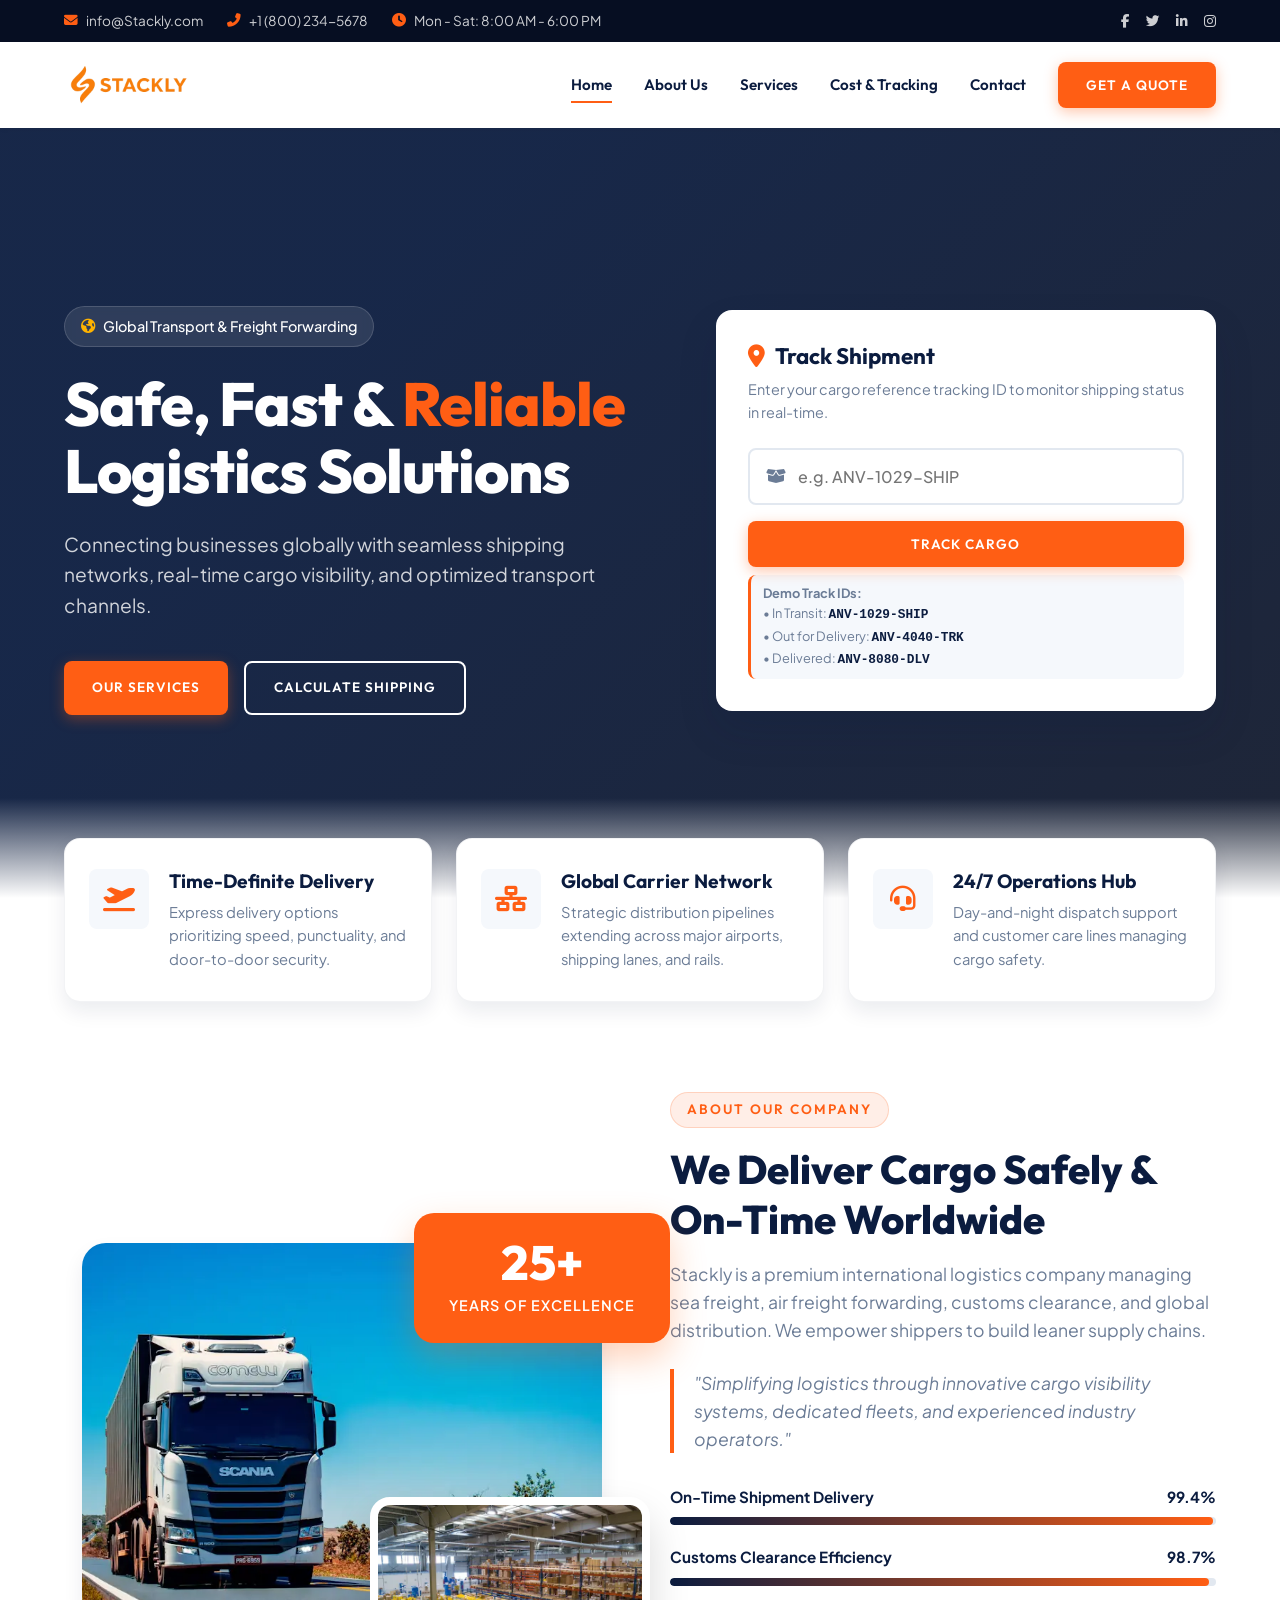
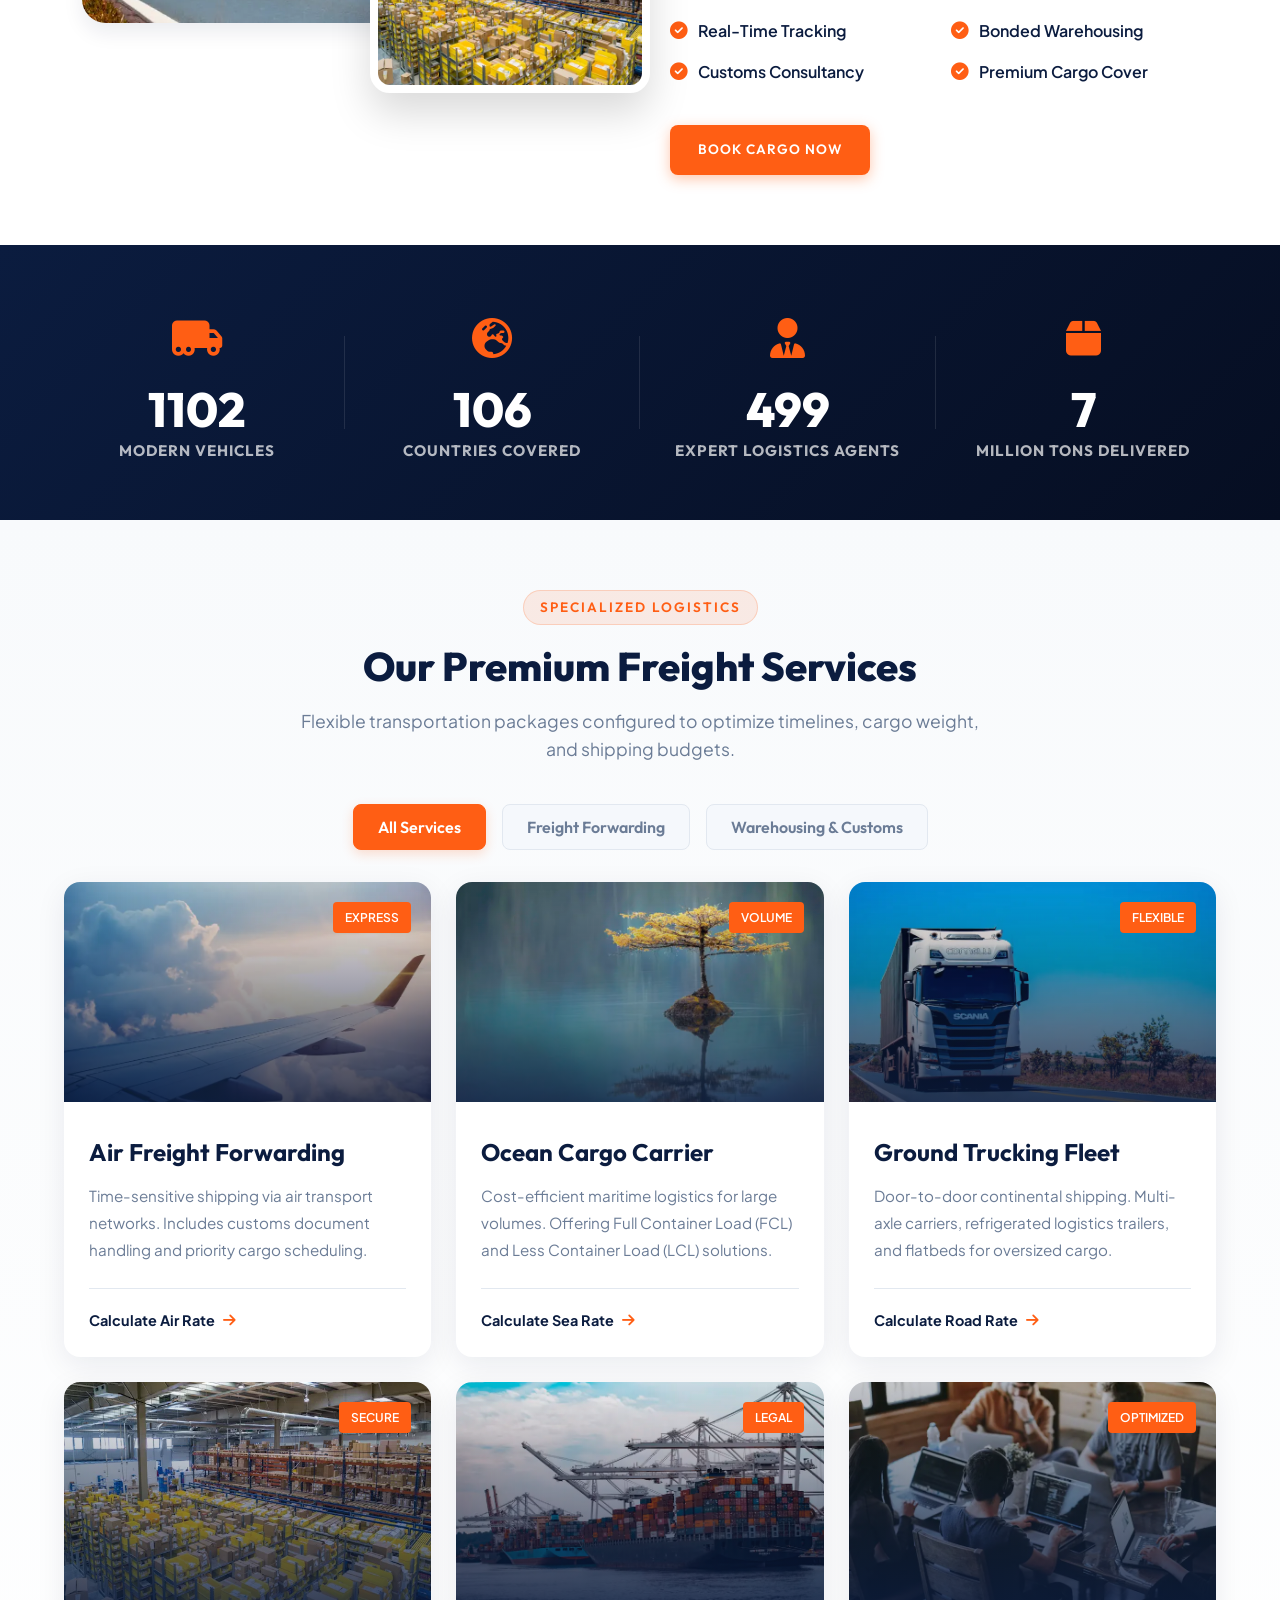
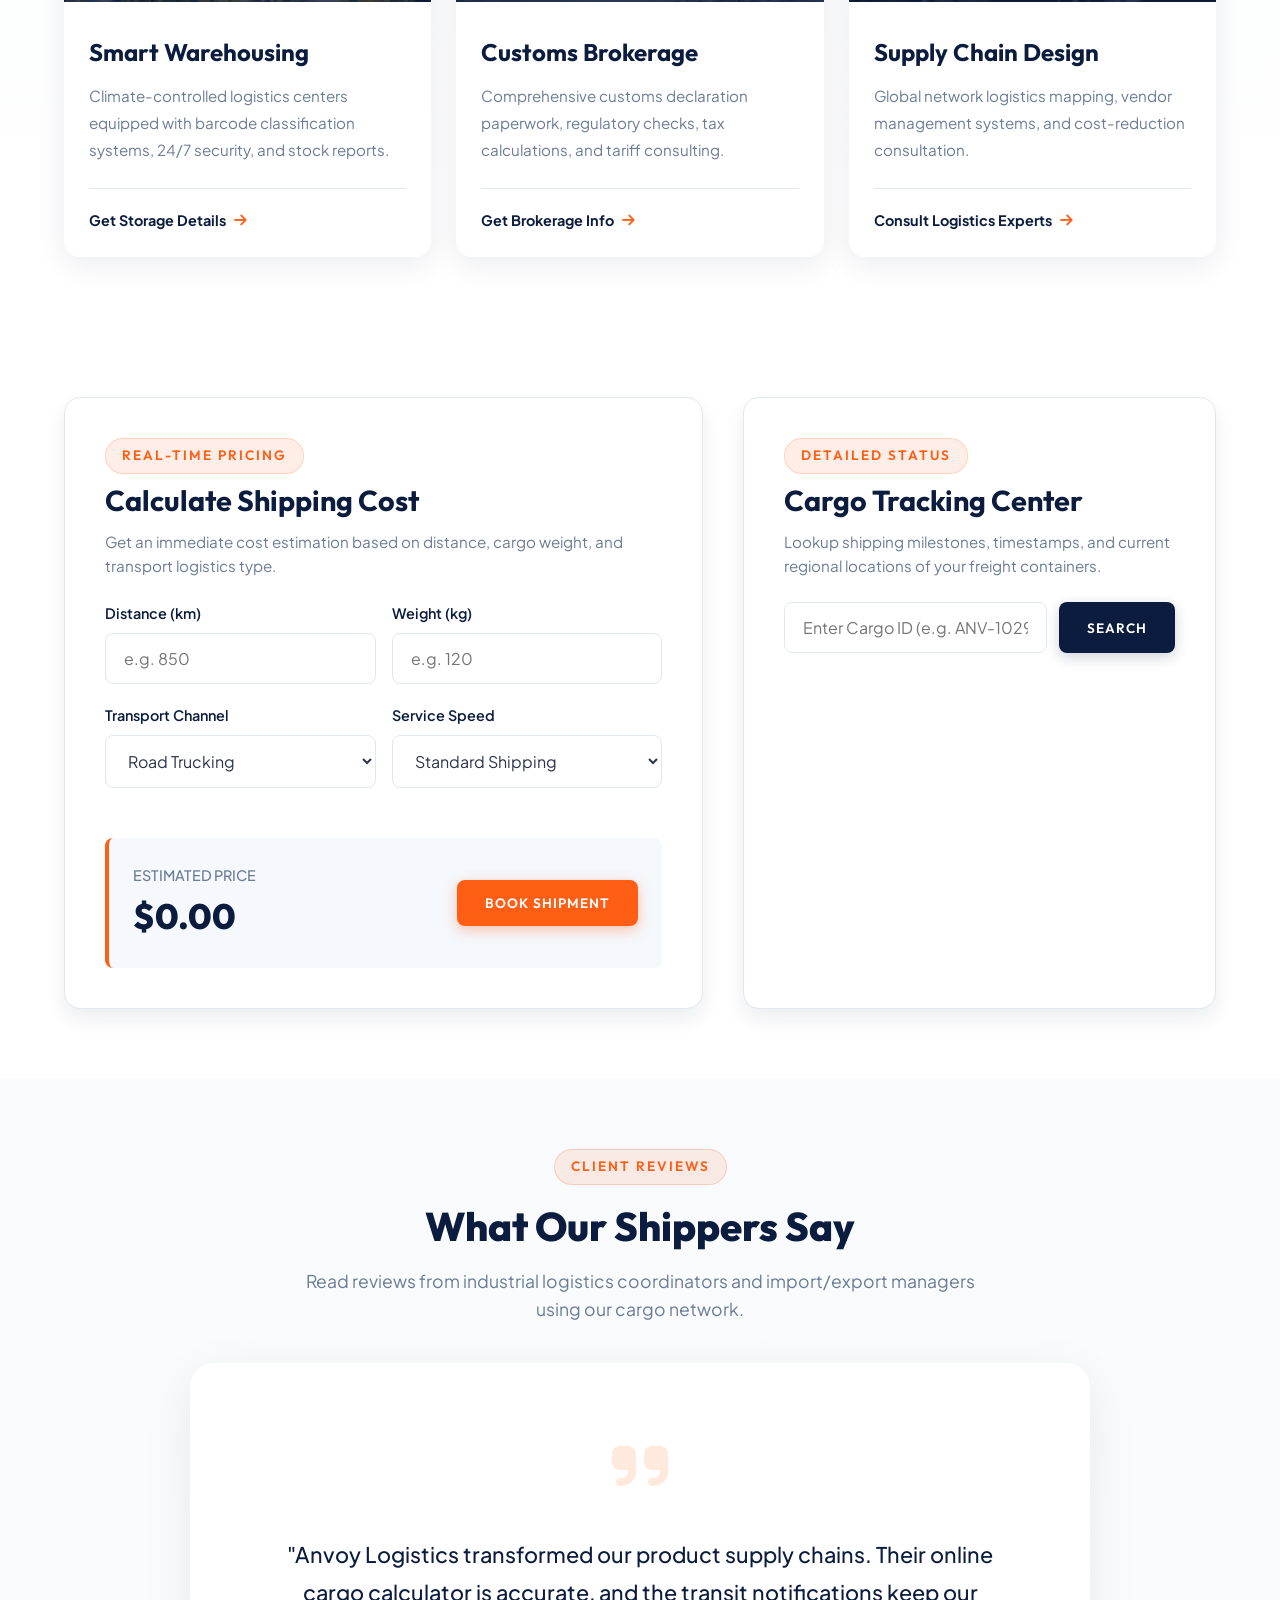
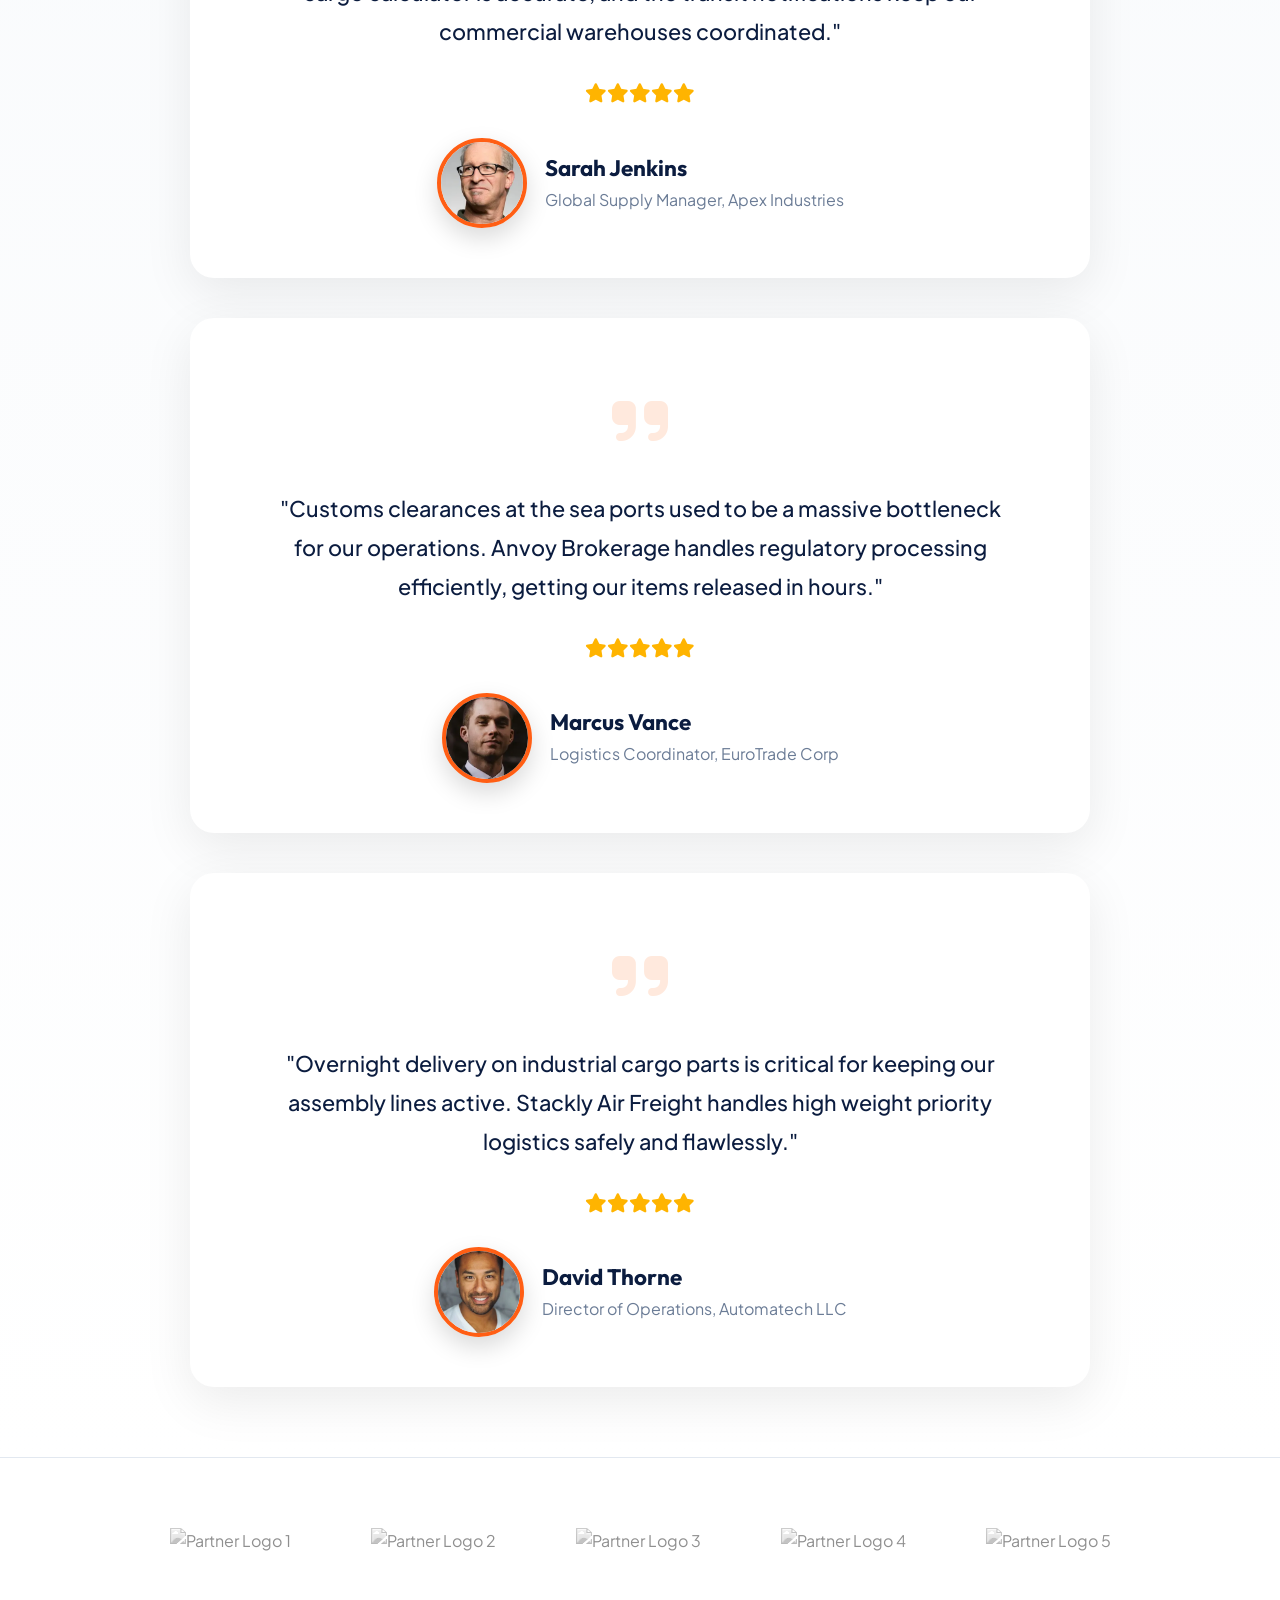
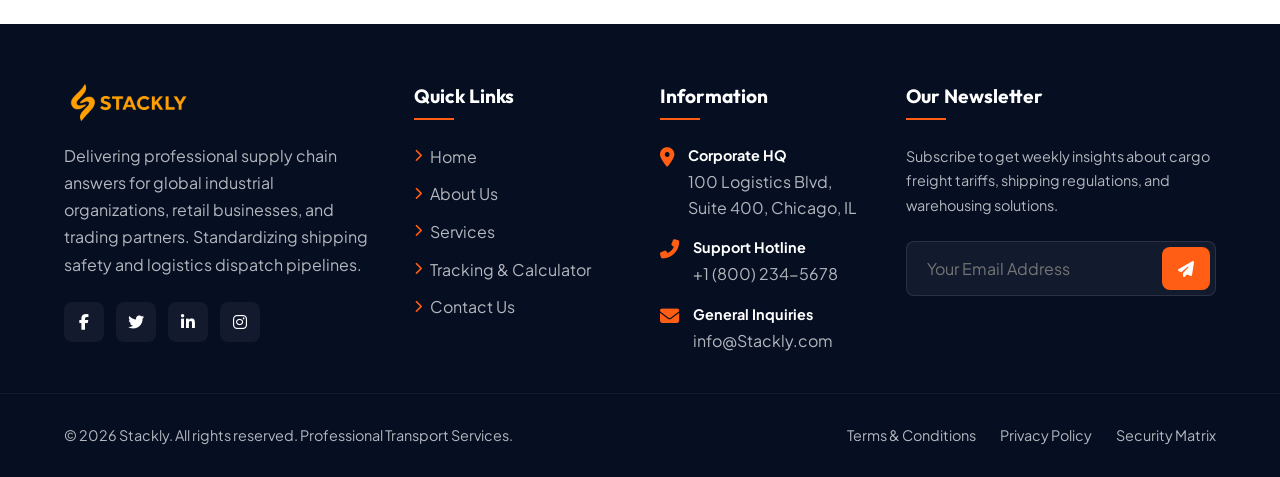
==== commit 6767f16f: "Add files via upload" ====
--- a/index.html
+++ b/index.html
@@ -518,9 +518,7 @@
             </div>
           </div>
           
-          <div id="slider-dots" class="slider-controls">
-            <!-- Dots dynamically populated inside script.js -->
-          </div>
+          
         </div>
       </div>
     </section>
@@ -546,7 +544,9 @@
     <div class="container footer-top">
       <div>
         <h3 class="logo" style="margin-bottom: 20px;">
-          <img src="images/logo.webp" alt="Logo" style="filter: brightness(0) invert(1); height: 38px;">
+          <a href="#home">
+            <img src="images/logo.webp" alt="Logo" style="filter: brightness(0) saturate(100%) invert(62%) sepia(93%) saturate(1700%) hue-rotate(360deg) brightness(100%) contrast(105%); height: 38px;">
+          </a>
         </h3>
         <p class="footer-about-text">Delivering professional supply chain answers for global industrial organizations, retail businesses, and trading partners. Standardizing shipping safety and logistics dispatch pipelines.</p>
         <div class="footer-socials">
@@ -560,11 +560,11 @@
       <div>
         <h4 class="footer-widget-title">Quick Links</h4>
         <ul class="footer-links">
-          <li><a href="#home" class="footer-link"><i class="fas fa-chevron-right"></i> Home Overview</a></li>
-          <li><a href="404.html" class="footer-link"><i class="fas fa-chevron-right"></i> Corporate Profile</a></li>
-          <li><a href="404.html" class="footer-link"><i class="fas fa-chevron-right"></i> Logistics Services</a></li>
+          <li><a href="#home" class="footer-link"><i class="fas fa-chevron-right"></i> Home</a></li>
+          <li><a href="404.html" class="footer-link"><i class="fas fa-chevron-right"></i> About Us</a></li>
+          <li><a href="404.html" class="footer-link"><i class="fas fa-chevron-right"></i> Services</a></li>
           <li><a href="404.html" class="footer-link"><i class="fas fa-chevron-right"></i> Tracking & Calculator</a></li>
-          <li><a href="404.html" class="footer-link"><i class="fas fa-chevron-right"></i> Clients Feedback</a></li>
+          <li><a href="404.html" class="footer-link"><i class="fas fa-chevron-right"></i> Contact Us</a></li>
         </ul>
       </div>
       
--- a/style.css
+++ b/style.css
@@ -4,23 +4,30 @@
    CSS VARIABLE DECLARATIONS
    ========================================== */
 :root {
-  --primary: #0b1c3f;        /* Deep Corporate Navy */
+  --primary: #0b1c3f;
+  /* Deep Corporate Navy */
   --primary-light: #162f65;
   --primary-dark: #060e22;
-  --accent: #ff5e14;         /* Safety Cargo Orange */
+  --accent: #ff5e14;
+  /* Safety Cargo Orange */
   --accent-hover: #e04b08;
-  --secondary: #ffb300;      /* Warning Gold */
-  --text-main: #2b354e;      /* Clean Dark Slate for text */
-  --text-muted: #6b7c96;     /* Slate Muted */
+  --secondary: #ffb300;
+  /* Warning Gold */
+  --text-main: #2b354e;
+  /* Clean Dark Slate for text */
+  --text-muted: #6b7c96;
+  /* Slate Muted */
   --text-light: #ffffff;
-  --bg-light: #f5f8fc;       /* Off-white ice-blue tint */
+  --bg-light: #f5f8fc;
+  /* Off-white ice-blue tint */
   --bg-white: #ffffff;
-  --bg-dark: #081225;        /* Premium deep dark */
+  --bg-dark: #081225;
+  /* Premium deep dark */
   --border-color: #e2e8f0;
-  
+
   --font-heading: 'Outfit', -apple-system, BlinkMacSystemFont, "Segoe UI", Roboto, sans-serif;
   --font-body: 'Plus Jakarta Sans', -apple-system, BlinkMacSystemFont, "Segoe UI", Roboto, sans-serif;
-  
+
   --shadow-sm: 0 2px 4px rgba(11, 28, 63, 0.04);
   --shadow-md: 0 10px 20px rgba(11, 28, 63, 0.08);
   --shadow-lg: 0 20px 40px rgba(11, 28, 63, 0.12);
@@ -34,7 +41,9 @@
 /* ==========================================
    RESET & BASE STYLES
    ========================================== */
-*, *::before, *::after {
+*,
+*::before,
+*::after {
   box-sizing: border-box;
   margin: 0;
   padding: 0;
@@ -54,7 +63,12 @@
   overflow-x: hidden;
 }
 
-h1, h2, h3, h4, h5, h6 {
+h1,
+h2,
+h3,
+h4,
+h5,
+h6 {
   font-family: var(--font-heading);
   color: var(--primary);
   font-weight: 700;
@@ -77,7 +91,10 @@
   display: block;
 }
 
-input, select, textarea, button {
+input,
+select,
+textarea,
+button {
   font-family: inherit;
   font-size: inherit;
   outline: none;
@@ -100,7 +117,7 @@
 }
 
 .section {
-  padding: 100px 0;
+  padding: 80px 0;
 }
 
 .section-bg-light {
@@ -115,7 +132,7 @@
 .section-header {
   text-align: center;
   max-width: 700px;
-  margin: 0 auto 60px;
+  margin: 0 auto 40px;
 }
 
 .section-tag {
@@ -291,7 +308,8 @@
   background-color: var(--bg-white);
   padding: 20px 0;
   position: absolute;
-  top: 42px; /* right below top bar */
+  top: 42px;
+  /* right below top bar */
   left: 0;
   width: 100%;
   z-index: 1000;
@@ -308,8 +326,13 @@
 }
 
 @keyframes slideDown {
-  from { transform: translateY(-100%); }
-  to { transform: translateY(0); }
+  from {
+    transform: translateY(-100%);
+  }
+
+  to {
+    transform: translateY(0);
+  }
 }
 
 .navbar-wrapper {
@@ -396,9 +419,9 @@
   position: relative;
   min-height: 95vh;
   padding-top: 180px;
-  padding-bottom: 120px;
-  background: linear-gradient(135deg, rgba(11, 28, 63, 0.95) 30%, rgba(6, 14, 34, 0.9) 100%), 
-              url('https://images.unsplash.com/photo-1578575437130-527eed3abbec?auto=format&fit=crop&q=80&w=1920') center/cover no-repeat;
+  padding-bottom: 100px;
+  background: linear-gradient(135deg, rgba(11, 28, 63, 0.95) 30%, rgba(6, 14, 34, 0.9) 100%),
+    url('https://images.unsplash.com/photo-1578575437130-527eed3abbec?auto=format&fit=crop&q=80&w=1920') center/cover no-repeat;
   color: var(--text-light);
   display: flex;
   align-items: center;
@@ -552,6 +575,7 @@
     opacity: 0;
     transform: translateY(30px);
   }
+
   to {
     opacity: 1;
     transform: translateY(0);
@@ -563,6 +587,7 @@
     opacity: 0;
     transform: translateX(40px);
   }
+
   to {
     opacity: 1;
     transform: translateX(0);
@@ -576,7 +601,7 @@
   position: relative;
   margin-top: -60px;
   z-index: 50;
-  padding-bottom: 40px;
+  padding-bottom: 20px;
 }
 
 .features-promo-grid {
@@ -587,7 +612,7 @@
 
 .feature-promo-card {
   background-color: var(--bg-white);
-  padding: 40px 32px;
+  padding: 30px 24px;
   border-radius: var(--border-radius-lg);
   box-shadow: var(--shadow-md);
   display: flex;
@@ -654,147 +679,201 @@
    ABOUT US SECTION
    ========================================== */
 .about-wrapper {
-  display: grid;
-  grid-template-columns: 1fr 1fr;
-  gap: 60px;
-  align-items: center;
+    display: grid;
+    grid-template-columns: 1fr 1fr;
+    gap: 80px;
+    align-items: center;
 }
 
 .about-images-wrapper {
-  position: relative;
-  display: grid;
-  grid-template-columns: repeat(12, 1fr);
-  align-items: center;
+    position: relative;
+    display: flex;
+    justify-content: center;
+    align-items: center;
+    min-height: 520px;
 }
 
 .about-img-main {
-  grid-column: 1 / 10;
-  border-radius: var(--border-radius-lg);
-  box-shadow: var(--shadow-md);
-  z-index: 2;
-  overflow: hidden;
+    width: 100%;
+    max-width: 520px;
+    border-radius: 24px;
+    overflow: hidden;
+    box-shadow: var(--shadow-md);
+}
+
+.about-img-main img {
+    width: 100%;
+    height: 380px;
+    object-fit: cover;
+    display: block;
 }
 
 .about-img-sub {
-  grid-column: 7 / -1;
-  border-radius: var(--border-radius-lg);
-  box-shadow: var(--shadow-lg);
-  border: 8px solid var(--bg-white);
-  z-index: 3;
-  margin-top: 50%;
-  overflow: hidden;
+    position: absolute;
+    bottom: 0;
+    right: -30px;
+    width: 280px;
+    border-radius: 20px;
+    overflow: hidden;
+    border: 8px solid #fff;
+    background: #fff;
+    box-shadow: 0 20px 40px rgba(0, 0, 0, 0.15);
+    z-index: 3;
+}
+
+.about-img-sub img {
+    width: 100%;
+    height: 180px;
+    object-fit: cover;
+    display: block;
 }
 
 .about-experience-badge {
-  position: absolute;
-  top: 10%;
-  right: 15%;
-  background-color: var(--accent);
-  color: var(--text-light);
-  padding: 24px 30px;
-  border-radius: var(--border-radius-lg);
-  text-align: center;
-  box-shadow: var(--shadow-lg);
-  z-index: 4;
-  animation: float 4s ease-in-out infinite;
+    position: absolute;
+    top: 40px;
+    right: -50px;
+    background: var(--accent);
+    color: #fff;
+    padding: 25px 35px;
+    border-radius: 20px;
+    text-align: center;
+    z-index: 5;
+    box-shadow: 0 15px 35px rgba(255, 107, 26, 0.3);
 }
 
 .about-exp-num {
-  font-family: var(--font-heading);
-  font-size: 2.8rem;
-  font-weight: 800;
-  line-height: 1;
-  display: block;
+    display: block;
+    font-family: var(--font-heading);
+    font-size: 3rem;
+    font-weight: 800;
+    line-height: 1;
 }
 
 .about-exp-lbl {
-  font-size: 0.85rem;
-  font-weight: 600;
-  text-transform: uppercase;
-  letter-spacing: 1px;
-}
-
-@keyframes float {
-  0% { transform: translateY(0px); }
-  50% { transform: translateY(-10px); }
-  100% { transform: translateY(0px); }
+    display: block;
+    margin-top: 8px;
+    font-size: 0.9rem;
+    font-weight: 600;
+    text-transform: uppercase;
+    letter-spacing: 1px;
 }
 
 .about-content-wrapper {
-  padding-left: 20px;
+    padding-left: 10px;
 }
 
 .about-quote {
-  font-style: italic;
-  font-size: 1.1rem;
-  color: var(--text-muted);
-  border-left: 4px solid var(--accent);
-  padding-left: 20px;
-  margin: 24px 0;
+    font-style: italic;
+    font-size: 1.1rem;
+    color: var(--text-muted);
+    border-left: 4px solid var(--accent);
+    padding-left: 20px;
+    margin: 24px 0;
 }
 
 .about-skills {
-  margin: 32px 0;
-  display: flex;
-  flex-direction: column;
-  gap: 20px;
+    margin: 32px 0;
+    display: flex;
+    flex-direction: column;
+    gap: 20px;
 }
 
 .skill-bar-wrapper {
-  width: 100%;
+    width: 100%;
 }
 
 .skill-bar-title-row {
-  display: flex;
-  justify-content: space-between;
-  font-weight: 700;
-  margin-bottom: 8px;
-  color: var(--primary);
-  font-size: 0.95rem;
+    display: flex;
+    justify-content: space-between;
+    font-weight: 700;
+    margin-bottom: 8px;
+    color: var(--primary);
+    font-size: 0.95rem;
 }
 
 .skill-bar-bg {
-  width: 100%;
-  height: 8px;
-  background-color: var(--border-color);
-  border-radius: 4px;
-  overflow: hidden;
+    width: 100%;
+    height: 8px;
+    background: var(--border-color);
+    border-radius: 4px;
+    overflow: hidden;
 }
 
 .skill-bar-fill {
-  height: 100%;
-  background: linear-gradient(to right, var(--primary), var(--accent));
-  border-radius: 4px;
-  width: 0;
-  transition: width 1.5s cubic-bezier(0.1, 0.8, 0.2, 1);
+    height: 100%;
+    background: linear-gradient(to right, var(--primary), var(--accent));
+    border-radius: 4px;
+    width: 0;
+    transition: width 1.5s ease;
 }
 
 .about-features-checklist {
-  display: grid;
-  grid-template-columns: 1fr 1fr;
-  gap: 16px;
-  margin-bottom: 40px;
+    display: grid;
+    grid-template-columns: repeat(2, 1fr);
+    gap: 16px;
+    margin-bottom: 40px;
 }
 
 .checklist-item {
-  display: flex;
-  align-items: center;
-  gap: 10px;
-  font-weight: 600;
-  color: var(--primary);
+    display: flex;
+    align-items: center;
+    gap: 10px;
+    font-weight: 600;
+    color: var(--primary);
 }
 
 .checklist-item i {
-  color: var(--accent);
-  font-size: 1.1rem;
-}
-
+    color: var(--accent);
+    font-size: 1.1rem;
+}
+
+/* Responsive */
+
+@media (max-width: 992px) {
+    .about-wrapper {
+        grid-template-columns: 1fr;
+        gap: 60px;
+    }
+
+    .about-content-wrapper {
+        padding-left: 0;
+    }
+
+    .about-images-wrapper {
+        min-height: 450px;
+    }
+
+    .about-img-sub {
+        right: 0;
+        width: 220px;
+    }
+
+    .about-experience-badge {
+        right: 20px;
+        top: 20px;
+        padding: 20px 25px;
+    }
+
+    .about-exp-num {
+        font-size: 2.2rem;
+    }
+}
+
+@media (max-width: 576px) {
+    .about-features-checklist {
+        grid-template-columns: 1fr;
+    }
+
+    .about-img-sub {
+        width: 180px;
+    }
+}
 /* ==========================================
    STATS COUNTER SECTION
    ========================================== */
 .stats-section {
   background: linear-gradient(135deg, var(--primary) 0%, var(--primary-dark) 100%);
-  padding: 80px 0;
+  padding: 60px 0;
   position: relative;
   overflow: hidden;
 }
@@ -849,7 +928,7 @@
   display: flex;
   justify-content: center;
   gap: 16px;
-  margin-bottom: 48px;
+  margin-bottom: 32px;
 }
 
 .services-tab-btn {
@@ -878,16 +957,17 @@
 .services-grid {
   display: grid;
   grid-template-columns: repeat(3, 1fr);
-  gap: 30px;
+  gap: 25px;
 }
 
 .service-card {
   background-color: var(--bg-white);
   border-radius: var(--border-radius-lg);
   overflow: hidden;
-  box-shadow: var(--shadow-sm);
+  
   transition: var(--transition-slow);
-  border: 1px solid var(--border-color);
+  border: none;
+    box-shadow: 0 8px 30px rgba(11,28,63,.08);
   display: flex;
   flex-direction: column;
   height: 100%;
@@ -901,7 +981,7 @@
 
 .service-card-image {
   position: relative;
-  height: 240px;
+  height: 220px;
   overflow: hidden;
 }
 
@@ -938,40 +1018,18 @@
   z-index: 2;
 }
 
-.service-card-icon-floating {
-  position: absolute;
-  bottom: -25px;
-  left: 30px;
-  width: 60px;
-  height: 60px;
-  border-radius: 50%;
-  background-color: var(--bg-white);
-  color: var(--accent);
-  box-shadow: var(--shadow-md);
-  display: flex;
-  align-items: center;
-  justify-content: center;
+
+
+.service-card-content {
+  padding: 35px 25px 25px;
+  flex-grow: 1;
+  display: flex;
+  flex-direction: column;
+}
+
+.service-card-title {
   font-size: 1.5rem;
-  z-index: 3;
-  transition: var(--transition);
-}
-
-.service-card:hover .service-card-icon-floating {
-  background-color: var(--accent);
-  color: var(--text-light);
-  transform: rotateY(360deg);
-}
-
-.service-card-content {
-  padding: 45px 30px 30px;
-  flex-grow: 1;
-  display: flex;
-  flex-direction: column;
-}
-
-.service-card-title {
-  font-size: 1.35rem;
-  margin-bottom: 12px;
+  margin-bottom: 15px;
 }
 
 .service-card-desc {
@@ -979,6 +1037,7 @@
   font-size: 0.95rem;
   margin-bottom: 24px;
   flex-grow: 1;
+  line-height: 1.8;
 }
 
 .service-card-link {
@@ -1005,6 +1064,31 @@
 .service-card-link:hover i {
   transform: translateX(5px);
 }
+
+.service-card:hover {
+    transform: translateY(-12px);
+    box-shadow: 0 25px 50px rgba(11,28,63,.15);
+}
+.section-bg-light {
+    background: linear-gradient(
+        to bottom,
+        #f8fafc,
+        #eef3f9
+    );
+}
+.about-wrapper {
+    gap: 40px;
+}
+
+.section {
+    padding: 70px 0;
+}
+
+
+
+
+
+
 
 /* ==========================================
    QUOTE CALCULATOR & SHIPMENT TRACKING HUB
@@ -1135,9 +1219,20 @@
 }
 
 @keyframes pulse-ring {
-  0% { transform: scale(0.9); opacity: 0.8; }
-  50% { transform: scale(1.1); opacity: 1; }
-  100% { transform: scale(0.9); opacity: 0.8; }
+  0% {
+    transform: scale(0.9);
+    opacity: 0.8;
+  }
+
+  50% {
+    transform: scale(1.1);
+    opacity: 1;
+  }
+
+  100% {
+    transform: scale(0.9);
+    opacity: 0.8;
+  }
 }
 
 .timeline-info {
@@ -1165,128 +1260,138 @@
 }
 
 /* ==========================================
-   TESTIMONIALS SECTION
+   TESTIMONIAL SECTION
    ========================================== */
+
 .testimonials-slider-container {
-  position: relative;
-  max-width: 850px;
-  margin: 0 auto;
-  overflow: hidden;
-}
-
-.testimonials-track {
-  display: flex;
-  transition: transform 0.6s cubic-bezier(0.4, 0, 0.2, 1);
-  width: 100%;
+    max-width: 900px;
+    margin: 0 auto;
+    position: relative;
 }
 
 .testimonial-card {
-  min-width: 100%;
-  padding: 20px;
-  text-align: center;
+    background: #fff;
+    padding: 50px;
+    border-radius: 24px;
+    box-shadow: 0 15px 50px rgba(0,0,0,0.08);
+    text-align: center;
+    margin-top: 40px;
 }
 
 .testimonial-quote-icon {
-  font-size: 3rem;
-  color: rgba(255, 94, 20, 0.15);
-  margin-bottom: 24px;
+    font-size: 4rem;
+    color: rgba(255, 107, 26, 0.15);
+    margin-bottom: 20px;
 }
 
 .testimonial-text {
-  font-size: 1.4rem;
-  font-weight: 500;
-  line-height: 1.6;
-  color: var(--primary);
-  margin-bottom: 30px;
+    font-size: 1.35rem;
+    line-height: 1.8;
+    color: var(--primary);
+    max-width: 750px;
+    margin: 0 auto 25px;
+    font-weight: 500;
 }
 
 .testimonial-stars {
-  color: var(--secondary);
-  margin-bottom: 20px;
-  display: flex;
-  justify-content: center;
-  gap: 4px;
+    color: #ffb400;
+    font-size: 1.2rem;
+    margin-bottom: 30px;
 }
 
 .testimonial-user {
-  display: flex;
-  align-items: center;
-  justify-content: center;
-  gap: 16px;
+    display: flex;
+    align-items: center;
+    justify-content: center;
+    gap: 18px;
 }
 
 .testimonial-avatar {
-  width: 60px;
-  height: 60px;
-  border-radius: 50%;
-  object-fit: cover;
-  border: 3px solid var(--accent);
+    width: 90px;
+    height: 90px;
+    border-radius: 50%;
+    object-fit: cover;
+    border: 4px solid var(--accent);
+    box-shadow: 0 10px 25px rgba(0,0,0,0.15);
 }
 
 .testimonial-info {
-  text-align: left;
+    text-align: left;
 }
 
 .testimonial-name {
-  font-family: var(--font-heading);
-  font-size: 1.1rem;
-  font-weight: 700;
-  color: var(--primary);
+    font-size: 1.4rem;
+    font-weight: 700;
+    color: var(--primary);
+    margin-bottom: 5px;
 }
 
 .testimonial-role {
-  font-size: 0.85rem;
-  color: var(--text-muted);
+    color: var(--text-muted);
+    font-size: 1rem;
 }
 
 .slider-controls {
-  display: flex;
-  justify-content: center;
-  gap: 12px;
-  margin-top: 40px;
-}
-
+    display: flex;
+    justify-content: center;
+    gap: 12px;
+    margin-top: 35px;
+}
+
+.slider-controls button,
 .slider-dot {
-  width: 12px;
-  height: 12px;
-  border-radius: 50%;
-  background-color: var(--border-color);
-  transition: var(--transition);
+    width: 14px;
+    height: 14px;
+    border-radius: 50%;
+    border: none;
+    background: #d9d9d9;
+    cursor: pointer;
+    transition: all 0.3s ease;
 }
 
 .slider-dot.active {
-  background-color: var(--accent);
-  width: 30px;
-  border-radius: 6px;
+    width: 40px;
+    border-radius: 20px;
+    background: var(--accent);
+}
+.section-bg-light {
+    background: linear-gradient(
+        180deg,
+        #f8fafc 0%,
+        #ffffff 100%
+    );
 }
 
 /* ==========================================
    PARTNERS SECTION
    ========================================== */
+
 .partners-section {
-  border-top: 1px solid var(--border-color);
-  padding: 60px 0;
-  background-color: var(--bg-white);
+    padding: 70px 0;
+    background: #fff;
+    border-top: 1px solid var(--border-color);
 }
 
 .partners-slider {
-  display: flex;
-  justify-content: space-between;
-  align-items: center;
-  gap: 40px;
-  flex-wrap: wrap;
+    display: flex;
+    justify-content: center;
+    align-items: center;
+    gap: 80px;
+    flex-wrap: wrap;
 }
 
 .partner-logo {
-  opacity: 0.4;
-  filter: grayscale(1);
-  transition: var(--transition);
-  max-height: 45px;
+    max-height: 65px;
+    width: auto;
+    opacity: 0.55;
+    filter: grayscale(100%);
+    transition: all 0.4s ease;
 }
 
 .partner-logo:hover {
-  opacity: 1;
-  filter: grayscale(0);
+    opacity: 1;
+    filter: grayscale(0%);
+    transform: translateY(-5px);
 }
 
 /* ==========================================
@@ -1295,14 +1400,14 @@
 .footer {
   background-color: var(--primary-dark);
   color: rgba(255, 255, 255, 0.7);
-  padding-top: 80px;
+  padding-top: 60px;
 }
 
 .footer-top {
   display: grid;
   grid-template-columns: 1.2fr 0.8fr 0.8fr 1.2fr;
   gap: 40px;
-  margin-bottom: 60px;
+  margin-bottom: 40px;
 }
 
 .footer-widget-title {
@@ -1515,6 +1620,7 @@
   :root {
     --container-width: 960px;
   }
+
   .hero-title {
     font-size: 3.2rem;
   }
@@ -1524,60 +1630,60 @@
   :root {
     --container-width: 720px;
   }
-  
+
   .section {
-    padding: 80px 0;
-  }
-  
+    padding: 60px 0;
+  }
+
   .hero-wrapper {
     grid-template-columns: 1fr;
     text-align: center;
   }
-  
+
   .hero-desc {
     margin-left: auto;
     margin-right: auto;
   }
-  
+
   .hero-btns {
     justify-content: center;
   }
-  
+
   .features-promo {
     margin-top: 0;
     padding-top: 40px;
   }
-  
+
   .features-promo-grid {
     grid-template-columns: 1fr;
   }
-  
+
   .about-wrapper {
     grid-template-columns: 1fr;
     gap: 40px;
   }
-  
+
   .about-images-wrapper {
     max-width: 500px;
     margin: 0 auto;
   }
-  
+
   .stats-grid {
     grid-template-columns: repeat(2, 1fr);
   }
-  
+
   .stat-card:nth-child(2)::after {
     display: none;
   }
-  
+
   .services-grid {
     grid-template-columns: repeat(2, 1fr);
   }
-  
+
   .hub-wrapper {
     grid-template-columns: 1fr;
   }
-  
+
   .footer-top {
     grid-template-columns: repeat(2, 1fr);
   }
@@ -1587,19 +1693,19 @@
   :root {
     --container-width: 540px;
   }
-  
+
   .topbar {
     display: none;
   }
-  
+
   .navbar {
     top: 0;
   }
-  
+
   .logo img {
     height: 32px;
   }
-  
+
   .nav-menu {
     position: fixed;
     top: 80px;
@@ -1614,47 +1720,47 @@
     box-shadow: var(--shadow-lg);
     align-items: flex-start;
   }
-  
+
   .nav-menu.open {
     left: 0;
   }
-  
+
   .mobile-nav-toggle {
     display: block;
   }
-  
+
   .nav-btn {
     width: 100%;
   }
-  
+
   .nav-btn .btn {
     width: 100%;
   }
-  
+
   .hero {
     padding-top: 140px;
   }
-  
+
   .hero-title {
     font-size: 2.5rem;
   }
-  
+
   .stats-grid {
     grid-template-columns: 1fr;
   }
-  
+
   .stat-card::after {
     display: none !important;
   }
-  
+
   .services-grid {
     grid-template-columns: 1fr;
   }
-  
+
   .services-tabs-nav {
     flex-wrap: wrap;
   }
-  
+
   .footer-top {
     grid-template-columns: 1fr;
   }
@@ -1664,13 +1770,13 @@
   .section-title {
     font-size: 2rem;
   }
-  
+
   .hub-card {
     padding: 24px;
   }
-  
+
   .calculator-results {
     flex-direction: column;
     align-items: flex-start;
   }
-}
+}
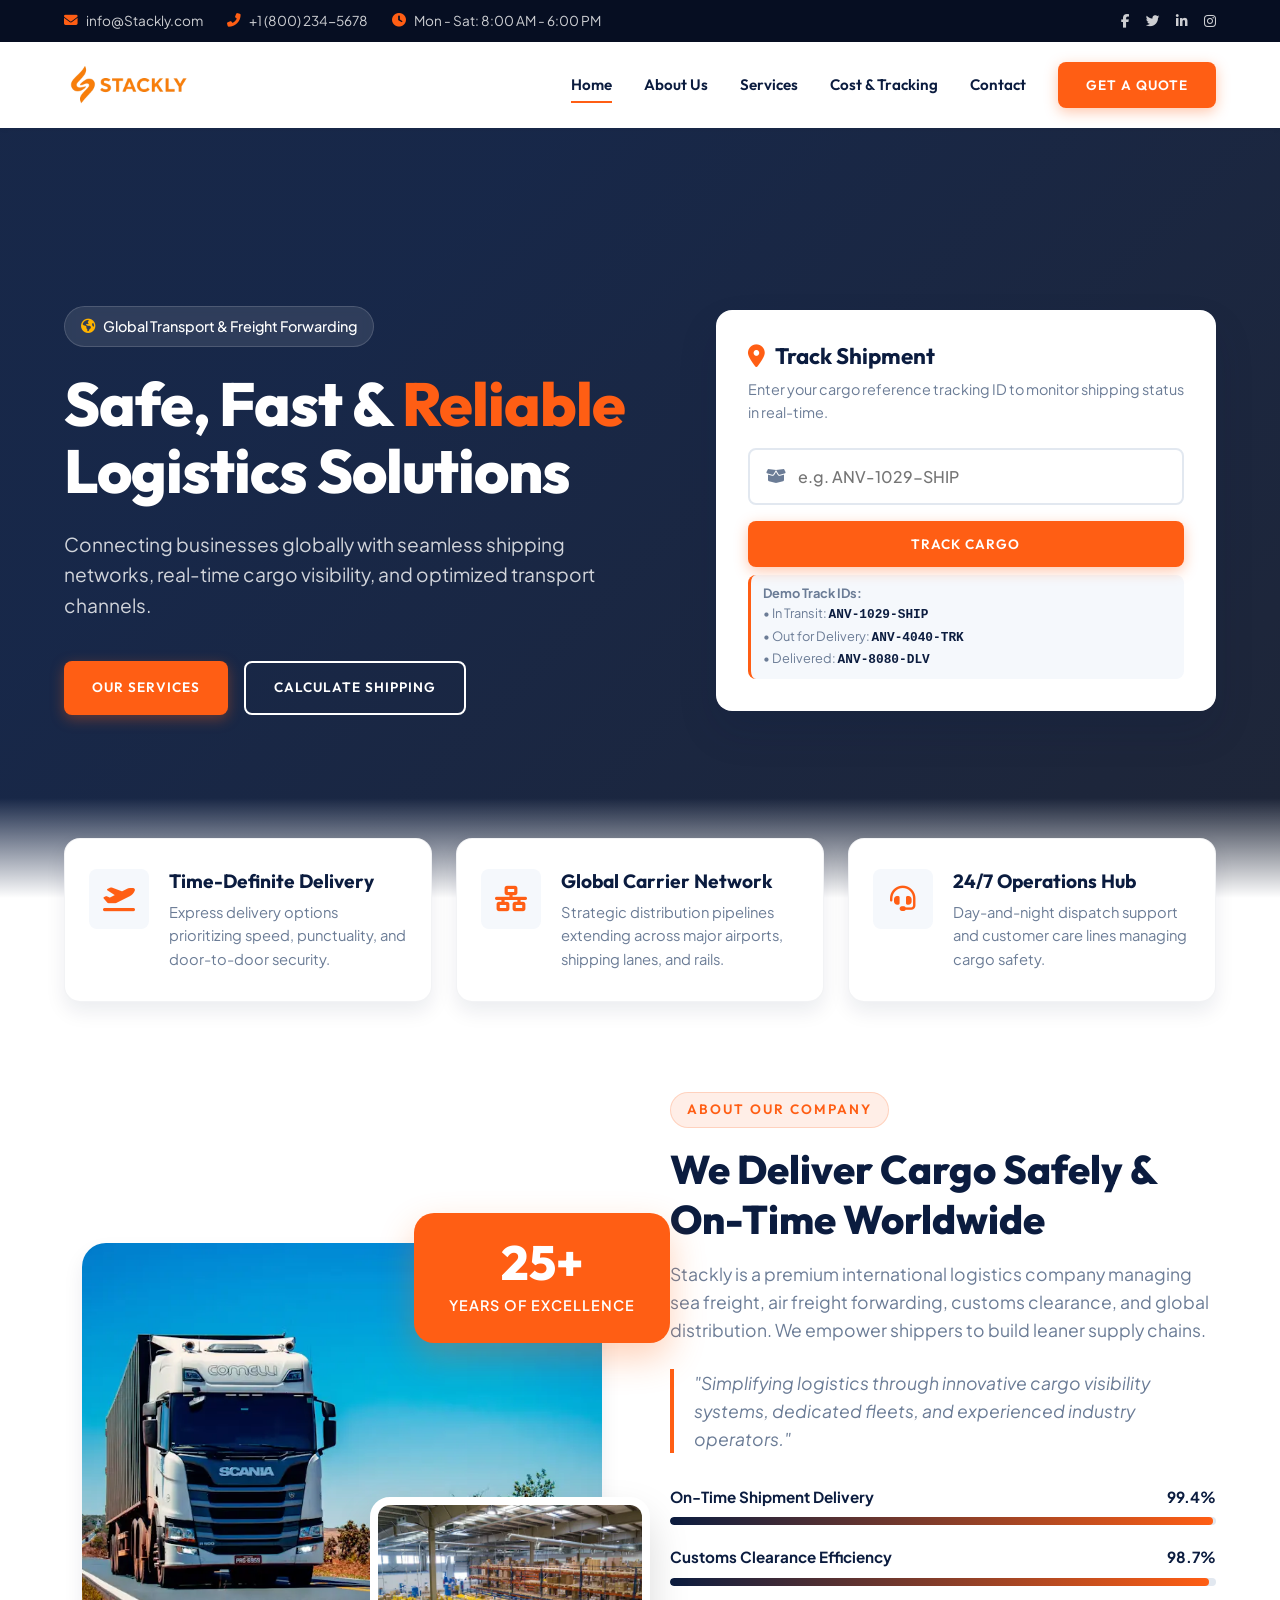
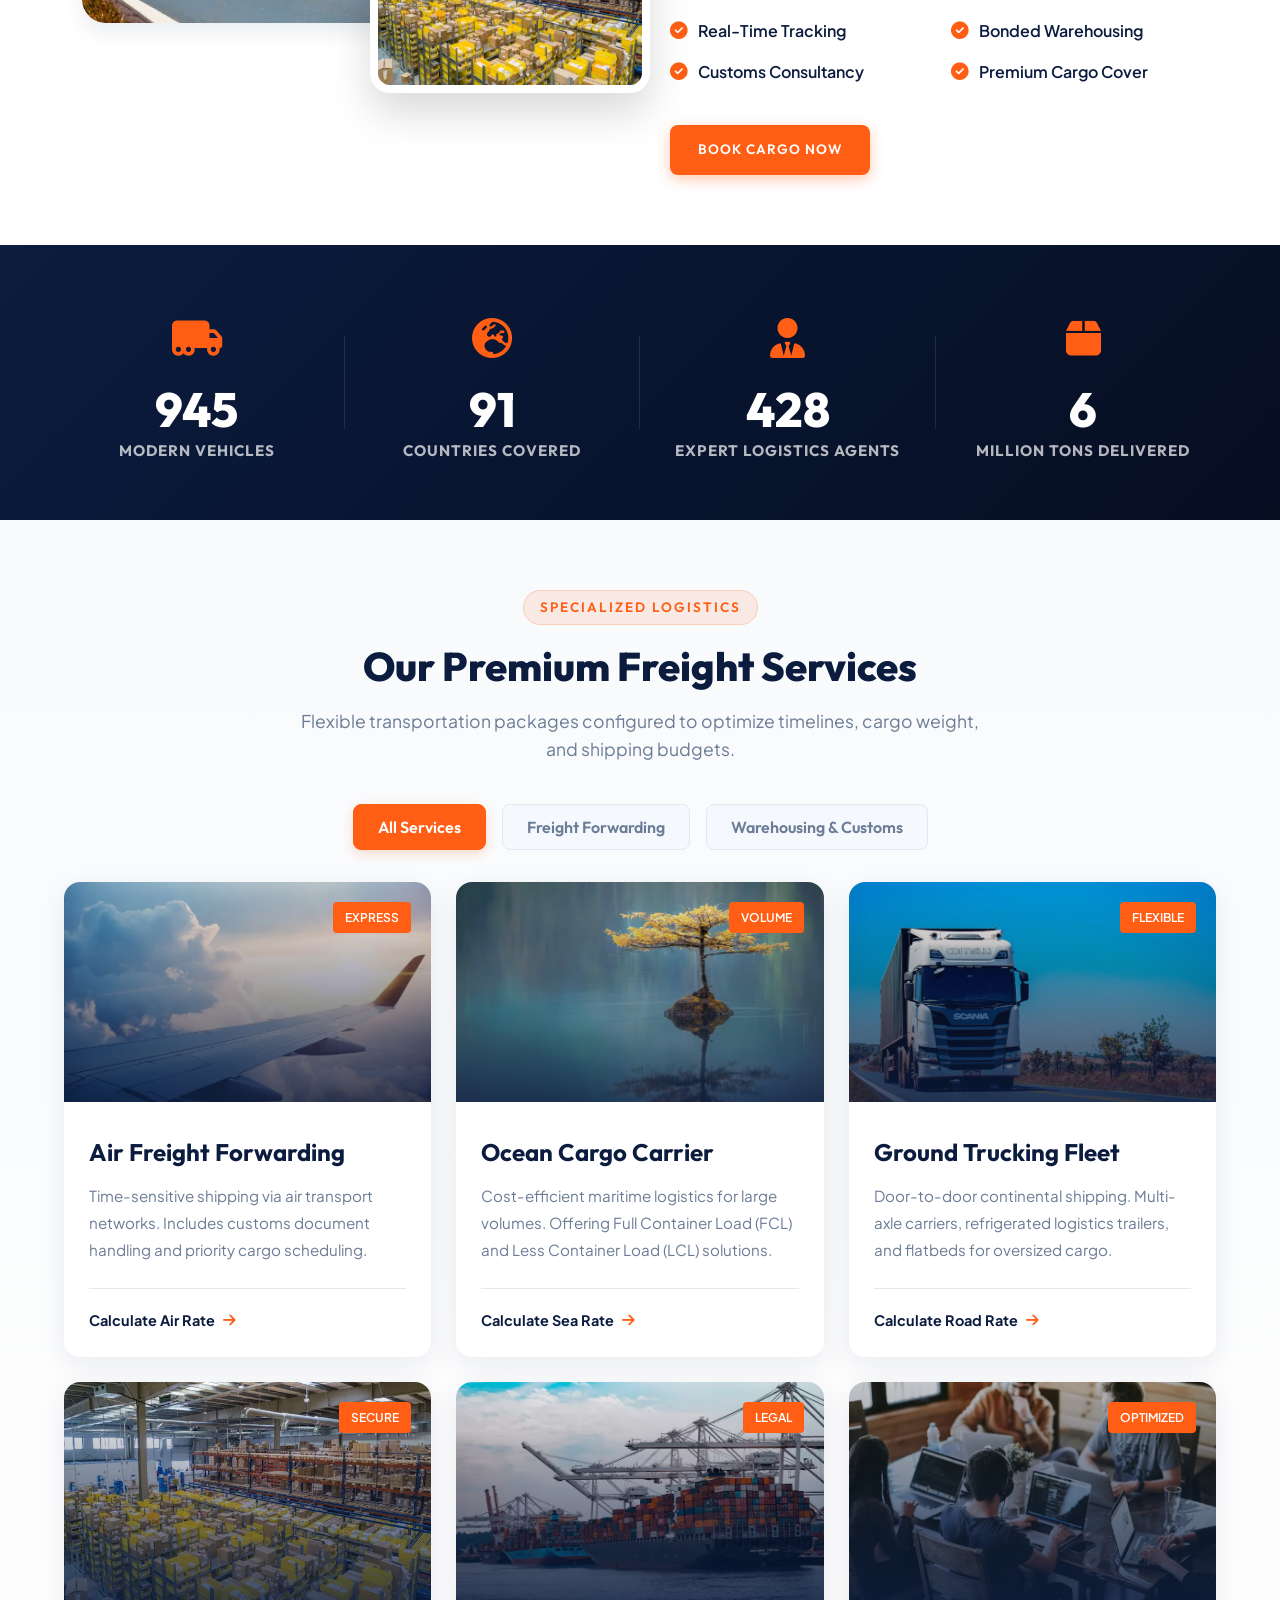
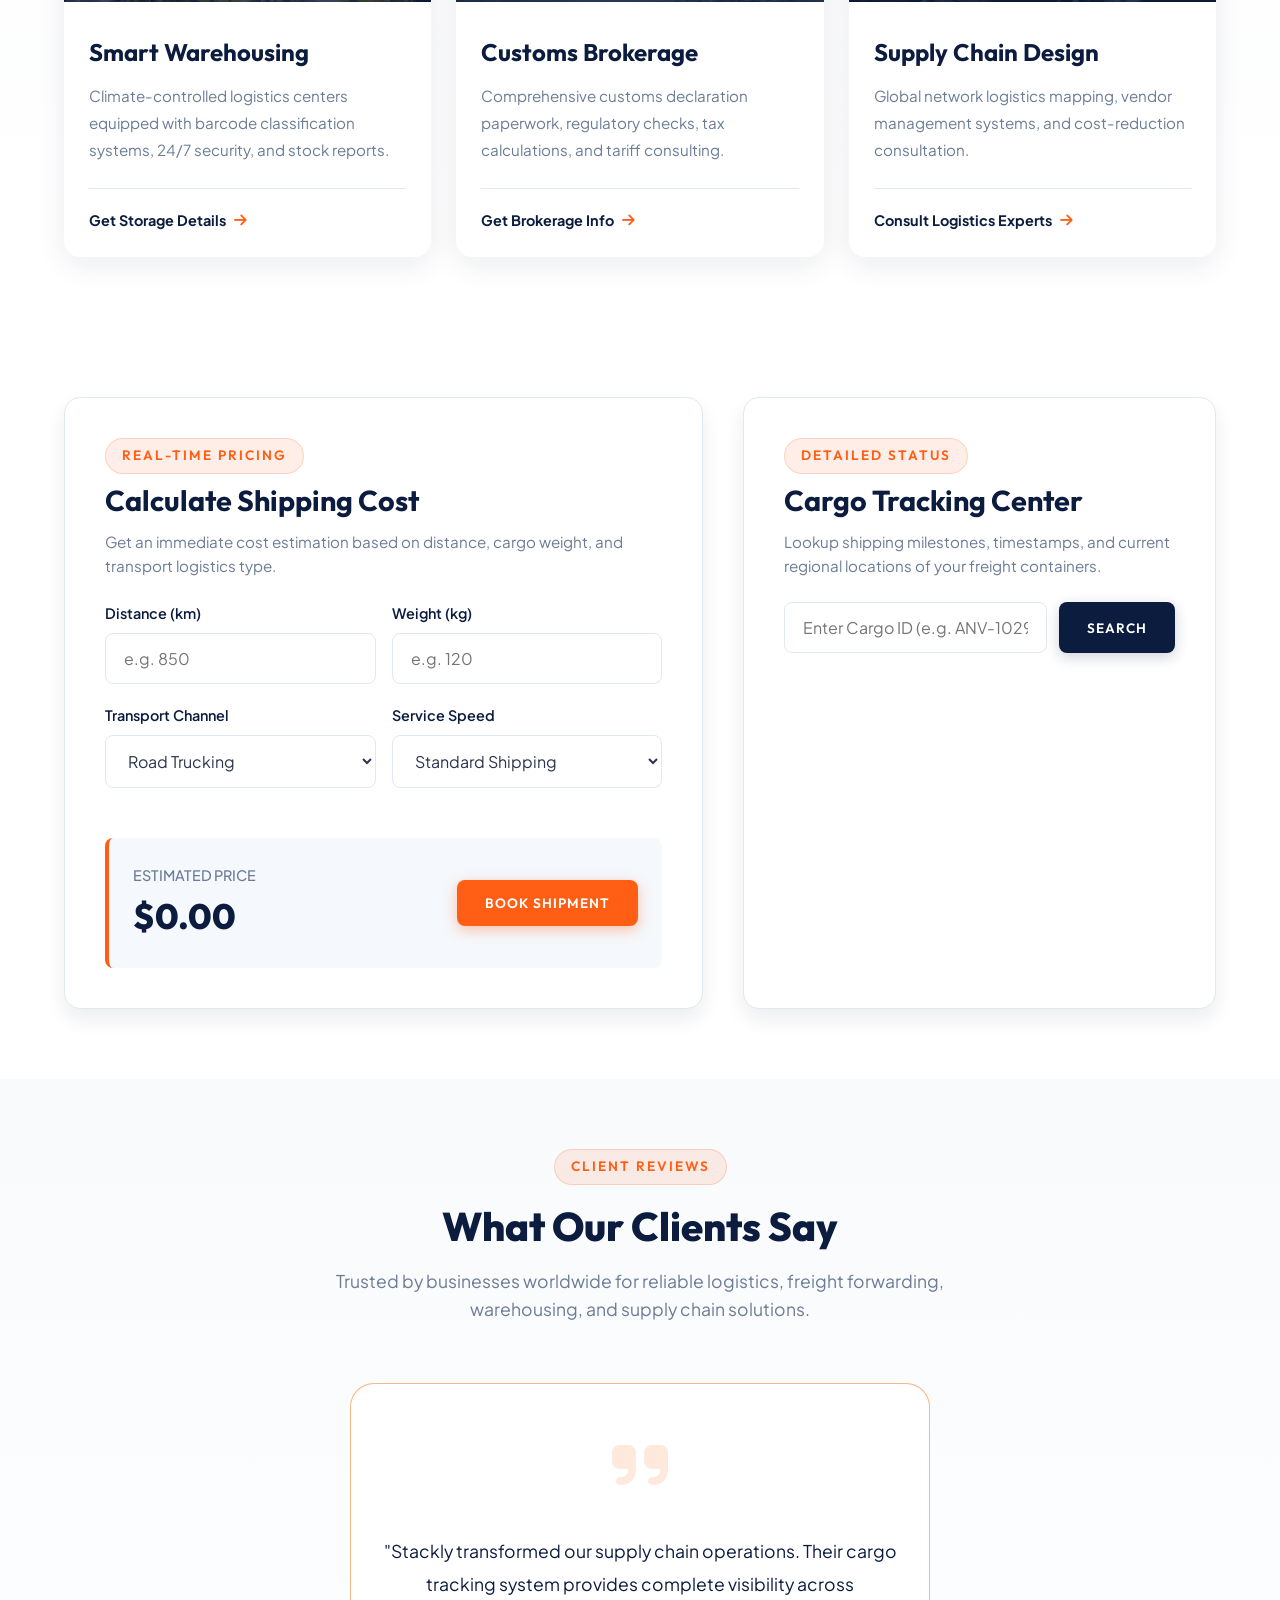
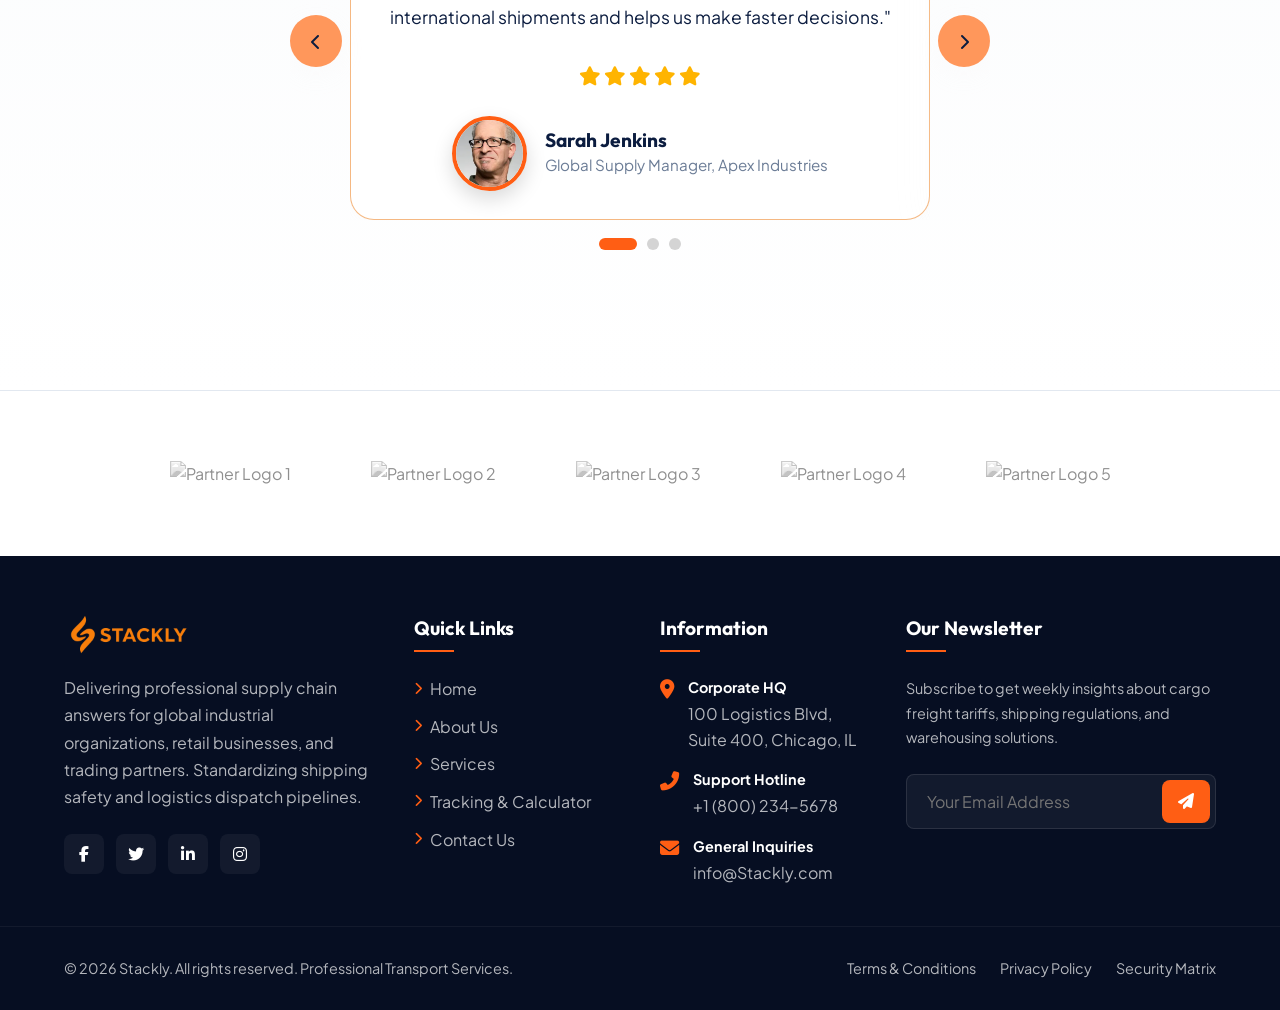
==== commit 119b12f7: "Add files via upload" ====
--- a/index.html
+++ b/index.html
@@ -450,78 +450,160 @@
       </div>
     </section>
 
-    <!-- ==========================================
-         TESTIMONIALS SECTION
-         ========================================== -->
-    <section id="testimonials" class="section section-bg-light">
-      <div class="container">
-        <div class="section-header">
-          <span class="section-tag">Client Reviews</span>
-          <h2 class="section-title">What Our Shippers Say</h2>
-          <p class="section-desc">Read reviews from industrial logistics coordinators and import/export managers using our cargo network.</p>
-        </div>
-        
-        <div class="testimonials-slider-container">
-          <div id="testimonial-track" class="testimonials-track">
-            <!-- Slide 1 -->
-            <div class="testimonial-card">
-              <div class="testimonial-quote-icon">
-                <i class="fas fa-quote-right"></i>
-              </div>
-              <p class="testimonial-text">"Anvoy Logistics transformed our product supply chains. Their online cargo calculator is accurate, and the transit notifications keep our commercial warehouses coordinated."</p>
-              <div class="testimonial-stars">
-                <i class="fas fa-star"></i><i class="fas fa-star"></i><i class="fas fa-star"></i><i class="fas fa-star"></i><i class="fas fa-star"></i>
-              </div>
-              <div class="testimonial-user">
-                <img class="testimonial-avatar" src="images/client1.webp" alt="Sarah Jenkins">
-                <div class="testimonial-info">
-                  <h4 class="testimonial-name">Sarah Jenkins</h4>
-                  <span class="testimonial-role">Global Supply Manager, Apex Industries</span>
-                </div>
-              </div>
-            </div>
-            
-            <!-- Slide 2 -->
-            <div class="testimonial-card">
-              <div class="testimonial-quote-icon">
-                <i class="fas fa-quote-right"></i>
-              </div>
-              <p class="testimonial-text">"Customs clearances at the sea ports used to be a massive bottleneck for our operations. Anvoy Brokerage handles regulatory processing efficiently, getting our items released in hours."</p>
-              <div class="testimonial-stars">
-                <i class="fas fa-star"></i><i class="fas fa-star"></i><i class="fas fa-star"></i><i class="fas fa-star"></i><i class="fas fa-star"></i>
-              </div>
-              <div class="testimonial-user">
-                <img class="testimonial-avatar" src="images/client2.webp" alt="Marcus Vance">
-                <div class="testimonial-info">
-                  <h4 class="testimonial-name">Marcus Vance</h4>
-                  <span class="testimonial-role">Logistics Coordinator, EuroTrade Corp</span>
-                </div>
-              </div>
-            </div>
-            
-            <!-- Slide 3 -->
-            <div class="testimonial-card">
-              <div class="testimonial-quote-icon">
-                <i class="fas fa-quote-right"></i>
-              </div>
-              <p class="testimonial-text">"Overnight delivery on industrial cargo parts is critical for keeping our assembly lines active. Stackly Air Freight handles high weight priority logistics safely and flawlessly."</p>
-              <div class="testimonial-stars">
-                <i class="fas fa-star"></i><i class="fas fa-star"></i><i class="fas fa-star"></i><i class="fas fa-star"></i><i class="fas fa-star"></i>
-              </div>
-              <div class="testimonial-user">
-                <img class="testimonial-avatar" src="images/client3.webp" alt="David Thorne">
-                <div class="testimonial-info">
-                  <h4 class="testimonial-name">David Thorne</h4>
-                  <span class="testimonial-role">Director of Operations, Automatech LLC</span>
-                </div>
-              </div>
-            </div>
-          </div>
-          
-          
-        </div>
-      </div>
-    </section>
+<!-- ==========================================
+     TESTIMONIALS SECTION
+     ========================================== -->
+<section id="testimonials" class="section section-bg-light">
+  <div class="container">
+
+    <div class="section-header">
+      <span class="section-tag">Client Reviews</span>
+      <h2 class="section-title">What Our Clients Say</h2>
+      <p class="section-desc">
+        Trusted by businesses worldwide for reliable logistics, freight forwarding,
+        warehousing, and supply chain solutions.
+      </p>
+    </div>
+
+    <div class="testimonials-slider-container">
+
+      <!-- Previous Button -->
+      <button class="testimonial-nav prev-btn" aria-label="Previous testimonial">
+        <i class="fas fa-chevron-left"></i>
+      </button>
+
+      <!-- Slider Wrapper -->
+      <div class="testimonials-wrapper">
+
+        <!-- Slider Track -->
+        <div id="testimonial-track" class="testimonials-track">
+
+          <!-- Testimonial 1 -->
+          <div class="testimonial-card">
+            <div class="testimonial-quote-icon">
+              <i class="fas fa-quote-right"></i>
+            </div>
+
+            <p class="testimonial-text">
+              "Stackly transformed our supply chain operations. Their cargo
+              tracking system provides complete visibility across international
+              shipments and helps us make faster decisions."
+            </p>
+
+            <div class="testimonial-stars">
+              <i class="fas fa-star"></i>
+              <i class="fas fa-star"></i>
+              <i class="fas fa-star"></i>
+              <i class="fas fa-star"></i>
+              <i class="fas fa-star"></i>
+            </div>
+
+            <div class="testimonial-user">
+              <img
+                class="testimonial-avatar"
+                src="images/client1.webp"
+                alt="Sarah Jenkins"
+              >
+
+              <div class="testimonial-info">
+                <h4 class="testimonial-name">Sarah Jenkins</h4>
+                <span class="testimonial-role">
+                  Global Supply Manager, Apex Industries
+                </span>
+              </div>
+            </div>
+          </div>
+
+          <!-- Testimonial 2 -->
+          <div class="testimonial-card">
+            <div class="testimonial-quote-icon">
+              <i class="fas fa-quote-right"></i>
+            </div>
+
+            <p class="testimonial-text">
+              "Customs clearance is now effortless. Stackly consistently handles
+              documentation and compliance requirements without delays, saving us
+              valuable operational time."
+            </p>
+
+            <div class="testimonial-stars">
+              <i class="fas fa-star"></i>
+              <i class="fas fa-star"></i>
+              <i class="fas fa-star"></i>
+              <i class="fas fa-star"></i>
+              <i class="fas fa-star"></i>
+            </div>
+
+            <div class="testimonial-user">
+              <img
+                class="testimonial-avatar"
+                src="images/client2.webp"
+                alt="Marcus Vance"
+              >
+
+              <div class="testimonial-info">
+                <h4 class="testimonial-name">Marcus Vance</h4>
+                <span class="testimonial-role">
+                  Logistics Coordinator, EuroTrade Corp
+                </span>
+              </div>
+            </div>
+          </div>
+
+          <!-- Testimonial 3 -->
+          <div class="testimonial-card">
+            <div class="testimonial-quote-icon">
+              <i class="fas fa-quote-right"></i>
+            </div>
+
+            <p class="testimonial-text">
+              "Their air freight services are exceptionally reliable. Critical
+              cargo reaches our facilities exactly when needed, helping us avoid
+              costly production delays."
+            </p>
+
+            <div class="testimonial-stars">
+              <i class="fas fa-star"></i>
+              <i class="fas fa-star"></i>
+              <i class="fas fa-star"></i>
+              <i class="fas fa-star"></i>
+              <i class="fas fa-star"></i>
+            </div>
+
+            <div class="testimonial-user">
+              <img
+                class="testimonial-avatar"
+                src="images/client3.webp"
+                alt="David Thorne"
+              >
+
+              <div class="testimonial-info">
+                <h4 class="testimonial-name">David Thorne</h4>
+                <span class="testimonial-role">
+                  Director of Operations, Automatech LLC
+                </span>
+              </div>
+            </div>
+          </div>
+
+        </div>
+      </div>
+
+      <!-- Next Button -->
+      <button class="testimonial-nav next-btn" aria-label="Next testimonial">
+        <i class="fas fa-chevron-right"></i>
+      </button>
+
+      <!-- Dots Navigation -->
+      <div id="slider-dots" class="testimonial-dots">
+        <button class="slider-dot active" aria-label="Go to slide 1"></button>
+        <button class="slider-dot" aria-label="Go to slide 2"></button>
+        <button class="slider-dot" aria-label="Go to slide 3"></button>
+      </div>
+
+    </div>
+  </div>
+</section>
 
     <!-- ==========================================
          PARTNERS SECTION
@@ -545,7 +627,7 @@
       <div>
         <h3 class="logo" style="margin-bottom: 20px;">
           <a href="#home">
-            <img src="images/logo.webp" alt="Logo" style="filter: brightness(0) saturate(100%) invert(62%) sepia(93%) saturate(1700%) hue-rotate(360deg) brightness(100%) contrast(105%); height: 38px;">
+            <img src="images/logo.webp" alt="Logo" style="height:38px;">
           </a>
         </h3>
         <p class="footer-about-text">Delivering professional supply chain answers for global industrial organizations, retail businesses, and trading partners. Standardizing shipping safety and logistics dispatch pipelines.</p>
--- a/style.css
+++ b/style.css
@@ -1260,22 +1260,39 @@
 }
 
 /* ==========================================
-   TESTIMONIAL SECTION
+   TESTIMONIALS SECTION
    ========================================== */
 
 .testimonials-slider-container {
-    max-width: 900px;
+    position: relative;
+    max-width: 700px;
     margin: 0 auto;
-    position: relative;
+    overflow: hidden;
+    padding: 20px 60px 70px;
+}
+
+.testimonials-wrapper {
+    overflow: hidden;
+    width: 100%;
+}
+
+.testimonials-track {
+    display: flex;
+    transition: transform 0.6s ease;
+    width: 100%;
 }
 
 .testimonial-card {
-    background: #fff;
-    padding: 50px;
+    min-width: 100%;
+    flex: 0 0 100%;
+    background: #ffffff;
     border-radius: 24px;
-    box-shadow: 0 15px 50px rgba(0,0,0,0.08);
+    padding: 28px;
     text-align: center;
-    margin-top: 40px;
+    box-shadow:
+        0 15px 40px rgba(248, 242, 242, 0.08),
+        0 5px 15px rgba(241, 235, 235, 0.04);
+    border: 1px solid rgba(239, 137, 47, 0.6);
 }
 
 .testimonial-quote-icon {
@@ -1285,18 +1302,17 @@
 }
 
 .testimonial-text {
-    font-size: 1.35rem;
-    line-height: 1.8;
+    font-size: 1.1rem;
+    line-height: 1.9;
     color: var(--primary);
-    max-width: 750px;
+    max-width: 700px;
     margin: 0 auto 25px;
-    font-weight: 500;
 }
 
 .testimonial-stars {
     color: #ffb400;
     font-size: 1.2rem;
-    margin-bottom: 30px;
+    margin-bottom: 25px;
 }
 
 .testimonial-user {
@@ -1307,12 +1323,12 @@
 }
 
 .testimonial-avatar {
-    width: 90px;
-    height: 90px;
+    width: 75px;
+    height: 75px;
     border-radius: 50%;
     object-fit: cover;
     border: 4px solid var(--accent);
-    box-shadow: 0 10px 25px rgba(0,0,0,0.15);
+    box-shadow: 0 8px 20px rgba(0,0,0,0.15);
 }
 
 .testimonial-info {
@@ -1320,46 +1336,156 @@
 }
 
 .testimonial-name {
-    font-size: 1.4rem;
+    margin: 0;
+    font-size: 1.2rem;
+    color: var(--primary);
     font-weight: 700;
+}
+
+.testimonial-role {
+    font-size: 0.95rem;
+    color: var(--text-muted);
+}
+
+/* ==========================================
+   NAVIGATION BUTTONS
+   ========================================== */
+
+.testimonial-nav {
+    position: absolute;
+    top: 50%;
+    transform: translateY(-50%);
+    width: 52px;
+    height: 52px;
+    border: none;
+    border-radius: 50%;
+    background: #ff975b;
     color: var(--primary);
-    margin-bottom: 5px;
-}
-
-.testimonial-role {
-    color: var(--text-muted);
-    font-size: 1rem;
-}
-
-.slider-controls {
+    cursor: pointer;
+    box-shadow: 0 8px 25px rgba(235, 227, 227, 0.12);
+    transition: all 0.3s ease;
+    z-index: 10;
+}
+
+.testimonial-nav:hover {
+    background: var(--accent);
+    color: #fff;
+    transform: translateY(-50%) scale(1.08);
+}
+
+.prev-btn {
+    left: 0;
+}
+
+.next-btn {
+    right: 0;
+}
+
+
+#testimonials {
+    padding-top: 70px;
+    padding-bottom: 70px;
+}
+
+/* ==========================================
+   DOTS
+   ========================================== */
+
+.testimonial-dots {
     display: flex;
     justify-content: center;
-    gap: 12px;
-    margin-top: 35px;
-}
-
-.slider-controls button,
+    align-items: center;
+    gap: 10px;
+    margin-top: 18px;
+}
+
 .slider-dot {
-    width: 14px;
-    height: 14px;
+    width: 12px;
+    height: 12px;
+    border: none;
     border-radius: 50%;
-    border: none;
-    background: #d9d9d9;
+    background: #d4d4d4;
     cursor: pointer;
     transition: all 0.3s ease;
 }
 
 .slider-dot.active {
-    width: 40px;
+    width: 38px;
     border-radius: 20px;
     background: var(--accent);
 }
+
+/* ==========================================
+   BACKGROUND
+   ========================================== */
+
 .section-bg-light {
     background: linear-gradient(
         180deg,
         #f8fafc 0%,
         #ffffff 100%
     );
+}
+
+/* ==========================================
+   MOBILE RESPONSIVE
+   ========================================== */
+
+@media (max-width: 768px) {
+
+    .testimonials-slider-container {
+        padding: 10px 10px 30px;
+    }
+
+    .testimonial-card {
+        padding: 30px 20px;
+    }
+
+    .testimonial-text {
+        font-size: 1rem;
+        line-height: 1.7;
+    }
+
+    .testimonial-user {
+        flex-direction: column;
+        text-align: center;
+    }
+
+    .testimonial-info {
+        text-align: center;
+    }
+
+    .testimonial-nav {
+        display: none;
+    }
+}
+
+@media (max-width: 480px) {
+
+    .testimonial-avatar {
+        width: 65px;
+        height: 65px;
+    }
+
+    .testimonial-name {
+        font-size: 1.05rem;
+    }
+
+    .testimonial-role {
+        font-size: 0.85rem;
+    }
+
+    .testimonial-text {
+        font-size: 0.95rem;
+    }
+}
+#testimonial-track {
+    display: flex;
+    width: 100%;
+}
+
+.testimonial-card {
+    min-width: 100%;
 }
 
 /* ==========================================
